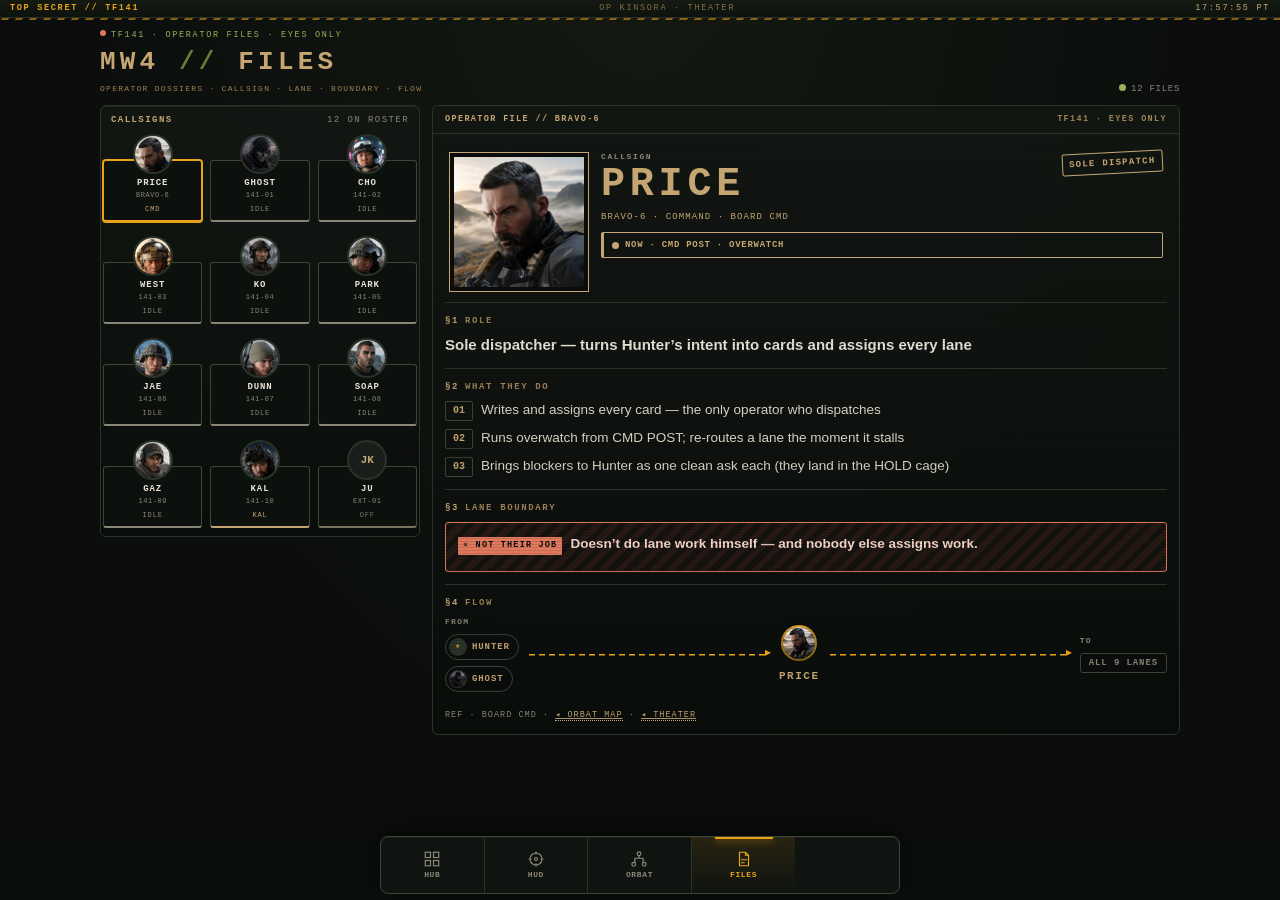
==== docs/c85352c42452f0db1e1c5e56f60e5128/files/index.html @ 0652404c "Keep Doing status lines off portraits and center Files faces. The AO plate overlapped each avatar by" ====
<!doctype html>
<html lang="en">
<head>
<meta charset="utf-8">
<meta name="viewport" content="width=device-width,initial-scale=1,viewport-fit=cover">
<meta name="robots" content="noindex,nofollow,noarchive">
<meta name="referrer" content="no-referrer">
<meta name="apple-mobile-web-app-capable" content="yes">
<meta name="mobile-web-app-capable" content="yes">
<meta name="apple-mobile-web-app-status-bar-style" content="black-translucent">
<meta name="apple-mobile-web-app-title" content="MW4 FILES">
<meta name="theme-color" content="#0B0E0C">
<link rel="icon" href="../icon.svg" type="image/svg+xml">
<link rel="apple-touch-icon" href="../apple-touch-icon.png">
<link rel="stylesheet" href="../suite.css">
<link rel="stylesheet" href="../theater.css">
<title>MW4 // FILES</title>
<style>
*{box-sizing:border-box}
html,body{margin:0;background:var(--bg);color:var(--ink);font:14px/1.35 var(--sans);-webkit-text-size-adjust:100%}
body{min-height:100vh;min-height:100dvh;background:radial-gradient(ellipse at 50% -10%,rgba(107,124,58,.1),transparent 60%),var(--bg)}
a{color:inherit}
.wrap{max-width:1100px;margin:0 auto;padding:12px 10px 24px;display:flex;flex-direction:column;gap:10px}
.top{display:flex;justify-content:space-between;align-items:flex-end;gap:8px}
.kick{font-family:var(--mono);font-size:8.5px;letter-spacing:.2em;color:var(--olive2);text-transform:uppercase;margin-bottom:3px}
.brand{font-family:var(--mono);font-size:20px;font-weight:800;letter-spacing:.16em;color:var(--tan)}
.brand .sl{color:var(--olive)}
.mastsub{font-family:var(--mono);font-size:8px;letter-spacing:.16em;color:var(--coyote);margin-top:4px;text-transform:uppercase}
.asof{font-family:var(--mono);font-size:9px;color:var(--dim);letter-spacing:.08em;white-space:nowrap}
.dot{display:inline-block;width:7px;height:7px;border-radius:50%;background:var(--olive2);margin-right:5px}
.panel{position:relative;border:1px solid var(--line);border-radius:6px;background:linear-gradient(180deg,rgba(18,22,18,.96),rgba(10,13,11,.96));box-shadow:inset 0 1px 0 rgba(197,165,114,.1)}
.zhead{display:flex;justify-content:space-between;gap:8px;padding:8px 10px 0;font-family:var(--mono);font-size:9px;letter-spacing:.16em;text-transform:uppercase;color:var(--dim)}
.zhead b{color:var(--tan);font-weight:800}
@media(min-width:900px){.brand{font-size:26px}}
</style>
</head>
<body class="sx-pad">
<div class="sx-band"><span class="cl">TOP SECRET // TF141</span><span class="mid">OP KINSORA · THEATER</span><span class="clk" id="clk">—</span></div>
<div class="wrap">
  <div class="top">
    <div>
      <div class="kick"><span class="sx-rec"></span>TF141 · Operator files · eyes only</div>
      <div class="brand">MW4 <span class="sl">//</span> FILES</div>
      <div class="mastsub">Operator dossiers · callsign · lane · boundary · flow</div>
    </div>
    <div class="asof"><span class="dot"></span>12 FILES</div>
  </div>
  <div class="files">
    <section class="panel" id="roster">
      <div class="zhead"><b>CALLSIGNS</b><span>12 ON ROSTER</span></div>
      <div class="rail" id="rail"></div>
    </section>
    <article class="panel dos" id="dos"></article>
  </div>
</div>
<div class="sx-dock"><nav>
  <a href="../hub/"><svg viewBox="0 0 24 24"><rect x="3" y="3" width="7" height="7"/><rect x="14" y="3" width="7" height="7"/><rect x="3" y="14" width="7" height="7"/><rect x="14" y="14" width="7" height="7"/></svg>HUB</a>
  <a href="../"><svg viewBox="0 0 24 24"><circle cx="12" cy="12" r="8"/><circle cx="12" cy="12" r="2"/><path d="M12 2v4M12 18v4M2 12h4M18 12h4"/></svg>HUD</a>
  <a href="../orbat/"><svg viewBox="0 0 24 24"><circle cx="12" cy="5" r="2.5"/><circle cx="5" cy="19" r="2.5"/><circle cx="19" cy="19" r="2.5"/><path d="M12 7.5v3.5M12 11H6.5V16.5M12 11h5.5V16.5"/></svg>ORBAT</a>
  <a class="on" href="./"><svg viewBox="0 0 24 24"><path d="M6 3h8l4 4v14H6z"/><path d="M14 3v4h4M8 13h8M8 17h5"/></svg>FILES</a>
</nav></div>
<script src="../roster.js"></script>
<script>
(() => {
  'use strict';
  const R = window.MW4Roster;
  const $ = (id) => document.getElementById(id);
  const esc = (s) => String(s ?? '').replace(/[&<>"']/g, (c) => ({ '&': '&amp;', '<': '&lt;', '>': '&gt;', '"': '&quot;', "'": '&#39;' }[c]));
  const safeUrl = (u) => /^https:\/\/trello\.com\//.test(u || '') ? u : '';
  const clk = () => { $('clk').textContent = new Intl.DateTimeFormat('en-US', { timeZone: 'America/Los_Angeles', hour: '2-digit', minute: '2-digit', second: '2-digit', hourCycle: 'h23' }).format(new Date()) + ' PT'; };
  clk(); setInterval(clk, 1000);

  const isStanding = (c) => /\(\s*standing\s*\)/i.test((c && c.name) || '') || /\(\s*standing\s*\)/i.test((c && c.short) || '') || /\bstanding\b/i.test((c && c.name) || '');
  let feedCards = [];
  let shown = 'price';

  function face(id, px) {
    const f = R.BY_ID[id];
    if (!f || f.off) return `<span class="ring" style="width:${px}px;height:${px}px"><span class="ini">${id === 'ju' ? 'JK' : '★'}</span></span>`;
    const ini = f.name.slice(0, 2).toUpperCase();
    return `<span class="ring" style="width:${px}px;height:${px}px"><img src="../avatars/${esc(f.id)}.png" alt="" onerror="this.outerHTML='<span class=&quot;ini&quot;>${ini}</span>'"></span>`;
  }
  function chip(end) {
    if (end.label && !end.id) return `<span class="chip np">${esc(end.label)}</span>`;
    if (end.id === 'hunter') return `<span class="chip"><span class="ring"><span class="ini">★</span></span>${esc(end.name || 'HUNTER')}</span>`;
    const f = R.BY_ID[end.id];
    const label = end.name || (f ? f.name.toUpperCase() : end.id.toUpperCase());
    return `<a class="chip" href="#${esc(end.id)}">${face(end.id, 18)}${esc(label)}</a>`;
  }
  function mine(opName) {
    return feedCards.filter((c) => String(c.lane || '').toLowerCase() === opName.toLowerCase());
  }
  function zoneKey(f) {
    if (f.off) return 'off';
    const rows = mine(f.name);
    const doing = rows.filter((c) => c.list === 'doing');
    const finite = doing.filter((c) => !isStanding(c));
    const waiting = rows.filter((c) => c.list === 'waiting');
    const backlog = rows.filter((c) => c.list === 'backlog');
    if (f.id === 'kal' && finite.length) return 'kal';
    if (finite.length) return 'ao';
    if (f.id === 'price') return 'cp';
    if (waiting.length) return 'hold';
    if (doing.length) return 'stand';
    if (backlog.length) return 'ready';
    if (f.id === 'kal') return 'kal';
    return 'idle';
  }
  function nowLine(f) {
    if (f.off) return 'NOW · OFF BOARD · PERSONAL';
    const rows = mine(f.name);
    const doing = rows.filter((c) => c.list === 'doing');
    const finite = doing.filter((c) => !isStanding(c));
    const standing = doing.filter(isStanding);
    const waiting = rows.filter((c) => c.list === 'waiting');
    const backlog = rows.filter((c) => c.list === 'backlog');
    if (finite.length) return 'NOW · AO · ' + R.missionText(finite[0]);
    if (f.id === 'price' && !waiting.length) return 'NOW · CMD POST · OVERWATCH';
    if (waiting.length) return 'NOW · HOLD · ' + R.missionText(waiting[0]);
    if (standing.length) return 'NOW · STANDING · ' + R.missionText(standing[0]);
    if (f.id === 'price') return 'NOW · CMD POST · OVERWATCH';
    if (backlog.length) return 'NOW · FOB · ' + backlog.length + ' QUEUED · ' + R.missionText(backlog[0]);
    return 'NOW · FOB · STANDBY · NO CARD';
  }
  function feedBlock(f) {
    const rows = mine(f.name).filter((c) => c.list !== 'done');
    if (!rows.length) return '';
    return '<div class="feedcards">' + rows.map((c) => {
      const url = safeUrl(c.url);
      const text = esc(R.missionText(c));
      const tag = c.list === 'doing' && isStanding(c) ? 'STN' : c.list === 'doing' ? 'AO' : c.list === 'waiting' ? 'HOLD' : 'FOB';
      const inner = esc(tag) + ' · ' + text;
      return url ? `<a href="${esc(url)}" target="_blank" rel="noopener">${inner}</a>` : `<div>${inner}</div>`;
    }).join('') + '</div>';
  }
  function renderRail() {
    $('rail').innerHTML = R.FILES.map((f) => {
      const z = zoneKey(f);
      const ini = f.off ? 'JK' : '';
      const ring = f.off
        ? '<span class="ring"><span class="ini">JK</span></span>'
        : `<span class="ring"><span class="face"><img src="../avatars/${esc(f.id)}.png" alt=""></span></span>`;
      return `<a class="rt z-${z}" href="#${esc(f.id)}" data-id="${esc(f.id)}" aria-selected="${f.id === shown}">${ring}<span class="pl"><div class="cs">${esc(f.name.split(' ')[0].toUpperCase())}</div><div class="ds">${esc(f.des)}</div><div class="zn">${esc(z === 'cp' ? 'CMD' : z === 'off' ? 'OFF' : z.toUpperCase())}</div></span></a>`;
    }).join('');
    const sel = document.querySelector('.rt[aria-selected="true"]');
    if (sel && sel.parentElement && window.matchMedia('(max-width:899px)').matches) {
      const rail = sel.parentElement;
      rail.scrollLeft = sel.offsetLeft - rail.clientWidth / 2 + sel.clientWidth / 2;
    }
  }
  function renderFile(id) {
    const f = R.BY_ID[id] || R.BY_ID.price;
    shown = f.id;
    const z = zoneKey(f);
    const ring = f.off
      ? '<div class="pic"><span class="ini">JK</span><span class="brk tl"></span><span class="brk tr"></span><span class="brk bl"></span><span class="brk br"></span></div>'
      : `<div class="pic"><img src="../avatars/${esc(f.id)}.png" alt=""><span class="brk tl"></span><span class="brk tr"></span><span class="brk bl"></span><span class="brk br"></span></div>`;
    const selfRing = f.off
      ? '<span class="ring"><span class="ini">JK</span></span>'
      : `<span class="ring"><img src="../avatars/${esc(f.id)}.png" alt=""></span>`;
    $('dos').className = 'panel dos z-' + z;
    $('dos').innerHTML = `
      <div class="fh"><b>OPERATOR FILE // ${esc(f.des)}</b><span>TF141 · EYES ONLY</span></div>
      <div class="hero">
        ${ring}
        <div>
          <div class="lbl">CALLSIGN</div>
          <div class="big">${esc(f.name.toUpperCase())}</div>
          <div class="meta">${esc(f.des)} · ${esc(f.unit)} · BOARD ${esc(f.board)}</div>
          <div class="now"><i></i>${esc(nowLine(f))}</div>
          ${feedBlock(f)}
          <div class="stampbig">${esc(f.stamp)}</div>
        </div>
      </div>
      <section class="dsec"><h4><span>§1</span>Role</h4><p class="role">${esc(f.role)}</p></section>
      <section class="dsec"><h4><span>§2</span>What they do</h4><ol class="do">${f.does.map((t) => `<li>${esc(t)}</li>`).join('')}</ol></section>
      <section class="dsec"><h4><span>§3</span>Lane boundary</h4><div class="nobox"><span class="x">✕ NOT THEIR JOB</span>${esc(f.not)}</div></section>
      <section class="dsec" id="flow"><h4><span>§4</span>Flow</h4>
        <div class="flow" data-flow="${esc(f.id)}" data-from="${esc(f.from.map((e) => e.id || e.label).join(','))}" data-to="${esc(f.to.map((e) => e.id || e.label).join(','))}">
          <div class="fcol"><span class="fl">FROM</span>${f.from.map(chip).join('')}</div>
          <span class="wirearrow"></span>
          <div class="self">${selfRing}<b>${esc(f.name.toUpperCase())}</b></div>
          <span class="wirearrow"></span>
          <div class="fcol"><span class="fl">TO</span>${f.to.map(chip).join('')}</div>
        </div>
      </section>
      <div class="dfoot">REF · BOARD ${esc(f.board)} · <a href="../orbat/">◂ ORBAT MAP</a> · <a href="../">◂ THEATER</a></div>`;
    renderRail();
    history.replaceState(null, '', '#' + f.id);
  }
  function fromHash() {
    const id = (location.hash || '').replace(/^#/, '').toLowerCase();
    return R.BY_ID[id] ? id : 'price';
  }
  $('rail').addEventListener('click', (e) => {
    const a = e.target.closest('[data-id]');
    if (!a) return;
    e.preventDefault();
    renderFile(a.dataset.id);
  });
  window.addEventListener('hashchange', () => renderFile(fromHash()));

  async function pull() {
    try {
      const r = await fetch('/api/feed?f=status&t=' + Date.now(), { cache: 'no-store', credentials: 'same-origin' });
      if (!r.ok) return;
      const d = await r.json();
      if (!d || d.ct) return;
      const cards = [];
      for (const [B, fb] of [[d.command, ''], [d.kal, 'Kal']]) {
        const L = (B && B.lists) || {};
        for (const k of ['doing', 'waiting', 'backlog', 'done']) for (const c of L[k] || []) cards.push({ ...c, list: k, lane: c.lane || fb });
      }
      feedCards = cards;
      renderFile(shown);
    } catch (_) { /* dossier copy still stands */ }
  }
  renderFile(fromHash());
  pull();
  setInterval(pull, 20000);
})();
</script>
</body>
</html>
---- docs/c85352c42452f0db1e1c5e56f60e5128/suite.css ----
/* MW4 // TF141 command suite — shared chrome for HUD, LEDGER, Social and Hub (classification band, header, dock nav). */
:root{--bg:#0B0E0C;--panel:#121612;--panel2:#0d110e;--line:#2A3328;--line2:#3a4636;--tan:#C5A572;--coyote:#9c8256;--olive:#6B7C3A;--olive2:#9bb05a;
  --amber:#E8A317;--hold:#8B3A2A;--holdink:#E07A5F;--ink:#E8E2D6;--dim:#8a8676;--idle:#1A1E1A;
  --mono:ui-monospace,SFMono-Regular,Menlo,Consolas,"Liberation Mono",monospace;
  --sans:-apple-system,BlinkMacSystemFont,"SF Pro Text","Segoe UI",Roboto,Helvetica,Arial,sans-serif;--dockh:58px;
  --safe-t:var(--sat, env(safe-area-inset-top, 0px));--safe-b:var(--sab, env(safe-area-inset-bottom, 0px));
  --safe-l:var(--sal, env(safe-area-inset-left, 0px));--safe-r:var(--sar, env(safe-area-inset-right, 0px))}
.sx-band{position:sticky;top:0;z-index:40;display:flex;align-items:center;justify-content:space-between;gap:8px;
  padding:calc(var(--safe-t) + 3px) calc(var(--safe-r) + 10px) 3px calc(var(--safe-l) + 10px);background:linear-gradient(#141a12,#0e120e);border-bottom:1px solid var(--line);
  font-family:var(--mono);font-size:8.5px;letter-spacing:.2em;text-transform:uppercase;color:var(--coyote)}
.sx-band::after{content:"";position:absolute;left:0;right:0;bottom:-3px;height:2px;background:repeating-linear-gradient(-45deg,rgba(232,163,23,.55) 0 5px,transparent 5px 10px)}
.sx-band .cl{color:var(--amber);font-weight:700}
.sx-band .clk{color:var(--tan);font-variant-numeric:tabular-nums;white-space:nowrap}
.sx-band .mid{flex:1;text-align:center;white-space:nowrap;overflow:hidden;text-overflow:ellipsis;opacity:.8}
.sx-rec{display:inline-block;width:6px;height:6px;border-radius:50%;background:var(--holdink);margin-right:5px;vertical-align:1px;animation:sxrec 1.6s infinite}
@keyframes sxrec{50%{opacity:.2}}
.sx-title{display:flex;align-items:flex-end;justify-content:space-between;gap:8px}
.sx-title .kick{font-family:var(--mono);font-size:9px;letter-spacing:.22em;color:var(--olive2);text-transform:uppercase}
.sx-title h1{margin:2px 0 0;font-family:var(--mono);font-size:18px;font-weight:800;letter-spacing:.12em;color:var(--tan);text-transform:uppercase;line-height:1.1}
.sx-title h1 .sl{color:var(--olive)}
/* dock: phone-first bottom nav, same on every page */
.sx-dock{position:fixed;left:0;right:0;bottom:0;z-index:44;display:flex;justify-content:center;
  padding:0 calc(var(--safe-r) + 8px) var(--safe-b) calc(var(--safe-l) + 8px);background:linear-gradient(rgba(11,14,12,.0),rgba(11,14,12,.92) 30%);pointer-events:none}
.sx-dock nav{pointer-events:auto;display:grid;grid-template-columns:repeat(5,1fr);width:min(520px,100%);height:var(--dockh);margin-bottom:6px;
  background:rgba(18,22,18,.94);border:1px solid var(--line2);border-radius:8px;box-shadow:0 -6px 24px rgba(0,0,0,.5),inset 0 1px 0 rgba(197,165,114,.08);
  -webkit-backdrop-filter:blur(8px);backdrop-filter:blur(8px);overflow:hidden}
.sx-dock a{position:relative;display:flex;flex-direction:column;align-items:center;justify-content:center;gap:2px;color:var(--dim);
  font-family:var(--mono);font-size:8px;font-weight:700;letter-spacing:.08em;text-transform:uppercase;border-right:1px solid var(--line);text-decoration:none}
.sx-dock a:last-child{border-right:0}
.sx-dock a svg{width:18px;height:18px;stroke:currentColor;fill:none;stroke-width:1.6}
.sx-dock a.on{color:var(--amber);background:linear-gradient(rgba(232,163,23,.10),transparent)}
.sx-dock a.on::before{content:"";position:absolute;top:0;left:22%;right:22%;height:2px;background:var(--amber);box-shadow:0 0 10px var(--amber)}
.sx-dock a:active{background:rgba(232,163,23,.12)}
.sx-dock a.lk{color:var(--holdink)}
body.sx-pad .wrap{padding-bottom:calc(var(--safe-b) + var(--dockh) + 32px)!important;
  padding-left:calc(var(--safe-l) + 10px);padding-right:calc(var(--safe-r) + 10px)}
.sx-brk{position:absolute;width:12px;height:12px;border-color:var(--tan);border-style:solid;opacity:.7;pointer-events:none;z-index:3}
.sx-brk.tl{top:-1px;left:-1px;border-width:2px 0 0 2px}.sx-brk.tr{top:-1px;right:-1px;border-width:2px 2px 0 0}
.sx-brk.bl{bottom:-1px;left:-1px;border-width:0 0 2px 2px}.sx-brk.br{bottom:-1px;right:-1px;border-width:0 2px 2px 0}
.sx-ruler{height:6px;background:repeating-linear-gradient(90deg,rgba(197,165,114,.35) 0 1px,transparent 1px 8px),repeating-linear-gradient(90deg,rgba(197,165,114,.6) 0 1px,transparent 1px 40px);
  -webkit-mask:linear-gradient(90deg,transparent,#000 10%,#000 90%,transparent);mask:linear-gradient(90deg,transparent,#000 10%,#000 90%,transparent);opacity:.6}
/* gate (shared look) */
.sx-gate-art{display:flex;justify-content:center;margin-bottom:-2px}
.sx-gate-art svg{width:54px;height:54px}
.sx-gate-art svg *{fill:none;stroke:var(--tan);stroke-width:1.4}
.sx-gate-art svg .a{stroke:var(--amber)}
.mw4-mark{display:inline-flex;align-items:center;justify-content:center;flex:0 0 auto;line-height:0;vertical-align:middle;
  border-radius:4px;background:linear-gradient(180deg,#F0E2C4 0%,#C5A572 100%);
  box-shadow:inset 0 0 0 1px rgba(74,56,24,.55)}
.mw4-mark svg{width:100%;height:100%;display:block;overflow:hidden}
@media (prefers-reduced-motion:reduce){.sx-rec{animation:none}}

/* Operator live feed — finite Doing, then standing. No scene stage. */
.actx{display:flex;flex-direction:column;gap:12px}
.actx-top{display:flex;align-items:center;gap:10px;min-width:0}
.actx-face{width:40px;height:40px;border-radius:6px;object-fit:cover;flex:0 0 auto;background:#1A1E1A;box-shadow:0 0 0 1px rgba(197,165,114,.55)}
.actx-face.ini{display:flex;align-items:center;justify-content:center;font-family:var(--mono);font-size:12px;color:var(--tan)}
.actx-id{min-width:0;flex:1}
.actx-cs{font-family:var(--mono);font-size:15px;font-weight:800;letter-spacing:.14em;color:var(--ink);line-height:1.1}
.actx-cs i{font-style:normal;color:var(--dim);font-size:11px;font-weight:500;margin-left:6px}
.actx-st{margin-top:3px;font-family:var(--mono);font-size:10px;letter-spacing:.08em;text-transform:uppercase;color:var(--coyote)}
.actx-top .x{margin-left:auto;align-self:flex-start}
.actx-sec{display:flex;flex-direction:column;gap:6px}
.actx-sec h3{margin:0;font-family:var(--mono);font-size:9px;font-weight:800;letter-spacing:.16em;text-transform:uppercase;color:var(--amber)}
.actx-sec.stand{padding-top:8px;border-top:1px solid rgba(155,176,90,.35)}
.actx-sec.stand h3{color:var(--olive2)}
.actx-card{display:block;padding:10px 10px 8px;border:1px solid var(--line2);border-left:3px solid var(--amber);border-radius:3px;background:#0d110e;color:inherit;text-decoration:none}
.actx-card.stand{border-left-color:var(--olive2);background:rgba(107,124,58,.08)}
.actx-card:active{border-color:var(--tan)}
.actx-title{font-size:16px;font-weight:650;line-height:1.3;color:var(--ink)}
.actx-detail{margin-top:2px;font-size:13px;line-height:1.35;color:#b9b3a3}
.actx-meta{display:flex;flex-wrap:wrap;align-items:center;gap:6px;margin-top:8px}
.actx-meta span{font-family:var(--mono);font-size:9px;letter-spacing:.12em;text-transform:uppercase;color:var(--tan)}
.actx-meta span:not(.go){border:1px solid var(--line2);padding:2px 6px;border-radius:2px}
.actx-card.stand .actx-meta span:not(.go){color:var(--olive2);border-color:rgba(155,176,90,.45)}
.actx-meta .go{margin-left:auto;color:var(--amber);font-weight:800}
.actx-card.stand .actx-meta .go{color:var(--olive2)}
.actx-none{margin:0;font-family:var(--mono);font-size:11px;letter-spacing:.06em;text-transform:uppercase;color:var(--dim);line-height:1.45}
---- docs/c85352c42452f0db1e1c5e56f60e5128/theater.css ----
html,body{overflow-x:clip}
.ticker,.ticker .vp{overflow:hidden;max-width:100%;contain:paint}
/* MW4 HUD elevate v2 — plates, ORBAT map, operator files.
   iPhone Duo class (430×932 CSS) is the primary phone frame.
   Safe areas come from env(safe-area-inset-*) under viewport-fit=cover. */

body.sx-pad .wrap{
  padding-left:calc(var(--safe-l) + 10px)!important;
  padding-right:calc(var(--safe-r) + 10px)!important;
  padding-bottom:calc(var(--safe-b) + var(--dockh) + 32px)!important;
}
.mastsub .h{color:var(--holdink);font-weight:800}

/* counters: HOLD reads as WAITING, hazard tape ties it to the cage */
.chrome .hld{background:linear-gradient(rgba(139,58,42,.18),rgba(139,58,42,.04))}
.chrome .hld .n,.chrome .hld .l{color:var(--holdink)}
.chrome .hld::after{content:"";position:absolute;left:0;right:0;bottom:0;height:3px;background:repeating-linear-gradient(-45deg,var(--amber) 0 5px,#0d110e 5px 10px);opacity:.75;pointer-events:none}
.intel.hold{color:var(--holdink);border-color:rgba(224,122,95,.4);border-left-color:var(--holdink);background:rgba(139,58,42,.08)}
.intel .tx{white-space:normal;overflow:visible;text-overflow:unset}
.holdbox .rule{position:relative;z-index:2;margin:6px 2px 0;font-family:var(--mono);font-size:8px;letter-spacing:.1em;color:#c79a86;text-transform:uppercase;line-height:1.45}

/* token is the ring; the plate is .pl — reset the old bordered token */
.tok.s-ao,.tok.s-hold,.tok.s-stand,.tok.s-ready,.tok.s-idle,.tok.s-cp{
  width:auto;padding:0;background:none;border:0;box-shadow:none;border-radius:0;
}
.tok .pl{position:relative;width:100%;border-radius:4px;text-align:center;min-width:0}
.tok .cs{margin-top:0}
.tok .dsr{display:flex;justify-content:center;gap:7px;margin-top:3px;font-family:var(--mono);font-size:8px;letter-spacing:.12em;color:var(--dim);text-transform:uppercase}
.tok .mk{display:flex;justify-content:space-between;align-items:center;gap:6px;font-family:var(--mono);font-size:8px;font-weight:700;letter-spacing:.14em;text-transform:uppercase}
.tok .mt{text-align:left;font-weight:600;font-size:13px;line-height:1.35;color:var(--ink);text-wrap:pretty;overflow-wrap:anywhere;hyphens:manual}
.tok .x2{display:flex;gap:6px;align-items:flex-start;text-align:left;margin-top:7px;padding-top:6px;border-top:1px dashed rgba(232,163,23,.28);font-size:12px;line-height:1.35;font-weight:500;color:#cfc8b8}
.tok .x2 b{flex:0 0 auto;font-family:var(--mono);font-size:8px;font-weight:800;letter-spacing:.08em;color:var(--amber);border:1px solid rgba(232,163,23,.55);padding:2px 3px;border-radius:2px}
.tok .badge,.tok .hb,.tok .rtbtag{display:none!important}

.zone{align-items:flex-start}
#zAO,#zSTAND,#zHOLD{align-items:stretch}

/* AO — 2-up on Duo, full mission, callsign loudest.
   The ring sits clear of the plate: the plate's top rule is the 141 / T+ status line
   and must not cross the portrait. */
.tok.s-ao{width:calc(50% - 6px);max-width:100%}
.tok.s-ao .ring{position:relative;z-index:2;width:62px;height:62px;margin-bottom:4px;background:conic-gradient(var(--amber),#7a5a10,var(--amber));box-shadow:0 0 16px rgba(232,163,23,.5)}
.tok.s-ao .pl{padding:8px 9px 10px;background:linear-gradient(180deg,rgba(232,163,23,.16),rgba(11,14,12,.88) 46%);border:1px solid rgba(232,163,23,.45);box-shadow:0 12px 24px rgba(0,0,0,.45),inset 0 1px 0 rgba(232,163,23,.3)}
.tok.s-ao .pl::before{content:"";position:absolute;left:-1px;top:16px;bottom:12px;width:2px;background:var(--amber);box-shadow:0 0 8px var(--amber)}
.tok.s-ao .cs{font-size:15px;letter-spacing:.14em;color:var(--amber);text-shadow:0 0 12px rgba(232,163,23,.35)}
.tok.s-ao .dsr{justify-content:space-between;color:rgba(232,163,23,.8)}
.tok.s-ao .dsr .tp{color:var(--tan)}
.tok.s-ao .mk{margin:9px 0 5px;padding-top:7px;border-top:1px solid rgba(232,163,23,.28);color:var(--amber)}

/* Kal — same plate, coyote board */
.tok.s-ao.kal .ring{background:conic-gradient(var(--tan),#5a4628,var(--coyote),#5a4628,var(--tan));box-shadow:0 0 14px rgba(156,130,86,.5)}
.tok.s-ao.kal .ring::after{border-color:rgba(197,165,114,.55)}
.tok.s-ao.kal .pl{background:repeating-linear-gradient(-45deg,transparent 0 9px,rgba(197,165,114,.06) 9px 18px),linear-gradient(180deg,rgba(156,130,86,.24),rgba(11,14,12,.9) 48%);border-color:rgba(197,165,114,.6);outline:1px solid rgba(156,130,86,.4);outline-offset:2px}
.tok.s-ao.kal .pl::before{background:var(--coyote);box-shadow:0 0 8px rgba(197,165,114,.55);width:3px}
.tok.s-ao.kal .cs{color:var(--tan);text-shadow:none}
.tok.s-ao.kal .dsr,.tok.s-ao.kal .mk{color:var(--coyote);border-top-color:rgba(197,165,114,.35)}
.tok .stamp{position:absolute;top:28px;right:-4px;z-index:5;transform:rotate(8deg);font-family:var(--mono);font-size:7.5px;font-weight:800;letter-spacing:.14em;color:var(--tan);border:1.5px solid var(--tan);padding:3px 4px;border-radius:2px;background:rgba(11,14,12,.9)}

/* standing bay — not part of DOING */
.tok.s-stand{width:calc(50% - 6px);padding:0;background:none;border:0;box-shadow:none}
.tok.s-stand .ring{width:46px;height:46px;margin-bottom:-16px}
.tok.s-stand .pl{padding:22px 8px 9px;background:linear-gradient(180deg,rgba(107,124,58,.22),rgba(11,14,12,.88) 50%);border:1px solid rgba(155,176,90,.5)}
.tok.s-stand .cs{font-size:13px}
.tok.s-stand .mk{margin:7px 0 4px}
.tok.s-stand .mt{font-size:12.5px;font-weight:500;color:#d7d1c2}
.tok.s-stand .x2{border-top-color:rgba(155,176,90,.35)}
.tok.s-stand .x2 b{color:var(--olive2);border-color:rgba(155,176,90,.55)}

/* HOLD cage — one plate per ask */
.tok.s-hold{width:calc(50% - 6px)}
.tok.s-hold .ring{width:50px;height:50px;margin-bottom:-16px}
.tok.s-hold .pl{padding:22px 8px 9px;background:linear-gradient(180deg,rgba(139,58,42,.4),rgba(11,14,12,.9) 55%);border:1px solid rgba(224,122,95,.55);box-shadow:inset 0 0 16px rgba(139,58,42,.35)}
.tok.s-hold .cs{font-size:13px;color:var(--tan)}
.tok.s-hold .mk{margin:7px 0 4px;color:var(--holdink)}
.tok.s-hold .mt{font-size:12.5px;color:#f1dccb}
.age{font-family:var(--mono);font-size:8.5px;font-weight:800;letter-spacing:.04em;color:var(--holdink);border:1px solid rgba(224,122,95,.65);padding:2px 4px;border-radius:2px;white-space:nowrap}
.age.stale{background:var(--holdink);color:#0B0E0C}
.tok.s-hold.echo .ring{background:transparent;border:1.5px dashed var(--amber);padding:1px;animation:none;box-shadow:none}
.tok.s-hold.echo .ring img{filter:saturate(.55) brightness(.82)}
.tok.s-hold.echo .pl{border-style:dashed}
.tok.s-hold .stillao{display:block;margin-top:6px;text-align:left;font-family:var(--mono);font-size:8px;font-weight:800;letter-spacing:.12em;color:var(--amber)}

/* FOB */
.tok.s-cp{width:84px}
.tok.s-cp .ring{width:54px;height:54px;margin-bottom:0}
.tok.s-cp .pl{padding:6px 2px 0;background:none;border:0;box-shadow:none}
.tok.s-cp .cs{color:var(--tan);font-size:11px}
.tok.s-cp .ov{margin-top:4px;font-family:var(--mono);font-size:8px;font-weight:700;letter-spacing:.14em;color:var(--olive2)}
.tok.s-ready{width:calc(50% - 6px);max-width:168px}
.tok.s-ready .ring{width:44px;height:44px;margin-bottom:-14px;background:#4a5a30}
.tok.s-ready .pl{padding:18px 7px 8px;background:rgba(107,124,58,.12);border:1px solid rgba(107,124,58,.45)}
.tok.s-ready .cs{font-size:11px;color:var(--tan)}
.tok.s-ready .mk{margin:6px 0 3px;color:var(--olive2);font-size:8px}
.tok.s-ready .mk .q{color:var(--tan)}
.tok.s-ready .mt{font-size:12px;font-weight:500;color:#d4cebf}
.tok.s-idle{width:64px;opacity:.5}
.tok.s-idle .ring{width:34px;height:34px;margin-bottom:0;background:var(--line2)}
.tok.s-idle .ring img{filter:grayscale(1) brightness(.62)}
.tok.s-idle .pl{padding:4px 0 0;background:none;border:0;box-shadow:none}
.tok.s-idle .cs{font-size:9px;color:var(--dim);letter-spacing:.12em}
.tok.s-idle .dsr{font-size:7px}
.tok.s-idle .mk{justify-content:center;color:var(--dim);font-size:7.5px;margin-top:2px}

.orow.z-kal{border-left:3px double var(--coyote)}
.orow.z-kal .nm{color:var(--tan)}

/* desktop AO is a fixed 4-up so a row scans in one pass */
@media(min-width:900px){
  #zAO{display:grid;grid-template-columns:repeat(4,minmax(0,1fr));gap:18px 12px;align-items:stretch}
  .tok.s-ao{width:auto}
  .tok.s-ao .mt{font-size:13.5px}
  .tok.s-stand,.tok.s-hold{width:220px}
  #zSTAND,#zHOLD{justify-content:flex-start}
  .tok.s-ready{width:180px}
}

/* Duo width: keep two-up plates from colliding or clipping, and let counter subs wrap */
@media(max-width:480px){
  .chrome .sub{white-space:normal;letter-spacing:.04em;line-height:1.25}
  .chrome>div,.chrome div{min-width:0}
  .ao,.stage{overflow:visible}
  #zAO{padding:0 4px}
  .tok.s-ao .cs{font-size:14px;letter-spacing:.12em}
  .tok.s-ao .mt,.tok.s-hold .mt{font-size:13px}
  .fobgrid{grid-template-columns:84px minmax(0,1fr)}
  #zREADY{min-width:0}
  .holdbox .zw,.standbay .zw,.fob .zw,.ao .zw{max-width:42vw}
}

@media (prefers-reduced-motion:reduce){
  .tok.s-ao .bod,.tok.s-ao .ring::after,.tok.s-hold .ring,.holdbox .zhead b,.owires .disp,.owires .intake{animation:none!important}
}

/* ---------- ORBAT briefing map ---------- */
.brief{font-family:var(--mono);font-size:10px;line-height:1.55;letter-spacing:.08em;color:var(--dim);text-transform:uppercase;border:1px solid var(--line);border-left:3px solid var(--amber);border-radius:3px;padding:8px 10px;background:rgba(232,163,23,.05)}
.brief b{color:var(--amber)}
.omap{position:relative;border:1px solid var(--line);border-radius:6px;overflow:visible;
  background:
    linear-gradient(rgba(107,124,58,.10) 1px,transparent 1px) 0 0/28px 28px,
    linear-gradient(90deg,rgba(107,124,58,.10) 1px,transparent 1px) 0 0/28px 28px,
    radial-gradient(ellipse at 50% 20%,rgba(232,163,23,.06),transparent 60%),
    #0d110e;
  box-shadow:0 0 0 1px rgba(197,165,114,.18),0 18px 40px rgba(0,0,0,.4);
  padding:16px 12px 14px;
}
.owires{position:absolute;inset:0;width:100%;height:100%;pointer-events:none;overflow:visible;z-index:2}
.owires path{fill:none}
.owires .cmd{stroke:var(--tan);stroke-width:2}
.owires .disp{stroke:var(--amber);stroke-width:1.7;stroke-dasharray:7 5;filter:drop-shadow(0 0 2px rgba(232,163,23,.75))}
.owires .intake{stroke:var(--olive2);stroke-width:1.7;stroke-dasharray:4 4}
.owires .review{stroke:var(--coyote);stroke-width:1.25;stroke-dasharray:2 4;opacity:.9}
.owires .feed{stroke:var(--amber);stroke-width:1.6}
.owires text{font-family:var(--mono);font-size:8px;font-weight:700;letter-spacing:.14em}
.owlab{fill:var(--amber)}
.owlab.o{fill:var(--olive2)}
.spine{position:relative;z-index:3;display:grid;grid-template-columns:1fr 1fr;gap:12px 12px;padding:8px 20px 4px}
.spine .hunter{grid-column:2;grid-row:1;justify-self:center}
.spine .ghost{grid-column:1;grid-row:2;justify-self:center}
.spine .price{grid-column:2;grid-row:2;justify-self:center}
.gate{position:relative;z-index:3;margin:18px 14px 8px;padding:8px 8px 12px;display:grid;grid-template-columns:1fr 1fr;gap:18px 20px;
  border:1.5px solid rgba(232,163,23,.7);border-radius:4px;
  background:repeating-linear-gradient(-45deg,rgba(232,163,23,.09) 0 2px,transparent 2px 11px),rgba(232,163,23,.03)}
.gate::before,.gate::after{content:"";position:absolute;left:0;right:0;height:4px;background:repeating-linear-gradient(-45deg,var(--amber) 0 6px,#0d110e 6px 12px);opacity:.75}
.gate::before{top:-1px}.gate::after{bottom:-1px}
.gate .cho{position:relative;grid-column:1 / -1;justify-self:center;width:min(148px,78%);margin:0 auto 2px;z-index:5}
.gate .gl{grid-column:1 / -1;font-family:var(--mono);font-size:8.5px;font-weight:800;letter-spacing:.14em;color:var(--amber);text-transform:uppercase;line-height:1.45}
.gate .gl i{display:block;font-style:normal;font-weight:500;color:var(--dim);letter-spacing:.1em}
.sectors{position:relative;z-index:3;display:grid;grid-template-columns:minmax(0,.78fr) minmax(0,1.22fr);gap:8px;margin:8px 22px 0}
.sector{position:relative;border:1px dashed rgba(197,165,114,.35);border-radius:4px;background:rgba(197,165,114,.03);padding:26px 6px 10px;display:flex;justify-content:center;gap:6px;min-width:0}
.sector .sl{position:absolute;top:7px;left:8px;font-family:var(--mono);font-size:8px;font-weight:800;letter-spacing:.18em;color:var(--coyote)}
.fence{position:relative;z-index:3;margin:16px 22px 4px;padding:20px 8px 12px;display:flex;justify-content:space-around;gap:8px;
  border:1.5px dashed #77735f;border-radius:6px;background:repeating-linear-gradient(90deg,transparent 0 14px,rgba(138,134,118,.07) 14px 15px)}
.fence .fl{position:absolute;top:-9px;left:10px;background:#0d110e;padding:2px 6px;border:1px solid #77735f;font-family:var(--mono);font-size:8px;font-weight:800;letter-spacing:.14em;color:#cfc8b8;border-radius:2px}
.fence .fn{position:absolute;bottom:6px;left:8px;right:8px;text-align:center;font-family:var(--mono);font-size:7.5px;letter-spacing:.12em;color:var(--dim);text-transform:uppercase}
.nd{position:relative;z-index:4;display:flex;flex-direction:column;align-items:center;width:min(128px,100%);color:inherit;text-decoration:none}
.sectors .nd,.fence .nd,.gate .nd{width:min(132px,100%);justify-self:center}
.nd .ring{width:48px;height:48px;margin-bottom:-16px;z-index:3;border-radius:50%;padding:2px;background:conic-gradient(var(--amber),#7a5a10,var(--amber))}
.nd .ring img,.nd .ring .ini{width:100%;height:100%;border-radius:50%;object-fit:cover;display:block;background:var(--idle)}
.nd .ring .ini{display:flex;align-items:center;justify-content:center;font-family:var(--mono);font-size:13px;font-weight:800;color:var(--tan)}
.nd .pl{width:100%;padding:20px 6px 7px;border-radius:4px;text-align:center;background:linear-gradient(180deg,rgba(232,163,23,.14),rgba(11,14,12,.92) 55%);border:1px solid rgba(232,163,23,.42);box-shadow:0 8px 18px rgba(0,0,0,.4)}
.nd .cs{font-family:var(--mono);font-size:12px;font-weight:800;letter-spacing:.14em;color:var(--amber)}
.nd .ds{margin-top:2px;font-family:var(--mono);font-size:7.5px;letter-spacing:.12em;color:rgba(232,163,23,.75)}
.nd .rl{margin-top:5px;padding-top:4px;border-top:1px solid rgba(197,165,114,.22);font-size:11px;font-weight:600;line-height:1.3;color:var(--ink)}
.nd .live{margin-top:4px;font-family:var(--mono);font-size:7.5px;letter-spacing:.12em;color:var(--dim);text-transform:uppercase}
.nd.big{width:min(150px,70%)}
.nd.big .ring{width:58px;height:58px;margin-bottom:-18px}
.nd.big .cs{font-size:14px}
.nd.t-tan .ring{background:conic-gradient(var(--tan),var(--olive),var(--tan))}
.nd.t-tan .pl{background:linear-gradient(180deg,rgba(197,165,114,.16),rgba(11,14,12,.92) 55%);border-color:rgba(197,165,114,.5)}
.nd.t-tan .cs{color:var(--tan)}.nd.t-tan .ds{color:var(--olive2)}
.nd.t-olive .ring{background:conic-gradient(#9bb05a,#3d4a22,#9bb05a)}
.nd.t-olive .pl{background:linear-gradient(180deg,rgba(107,124,58,.22),rgba(11,14,12,.92) 55%);border-color:rgba(155,176,90,.5)}
.nd.t-olive .cs{color:var(--olive2)}.nd.t-olive .ds{color:rgba(155,176,90,.8)}
.nd.t-coyote .ring{background:conic-gradient(var(--tan),#5a4628,var(--coyote),#5a4628,var(--tan))}
.nd.t-coyote .pl{background:repeating-linear-gradient(-45deg,transparent 0 8px,rgba(197,165,114,.06) 8px 16px),linear-gradient(180deg,rgba(156,130,86,.22),rgba(11,14,12,.92) 55%);border-color:rgba(197,165,114,.55)}
.nd.t-coyote .cs{color:var(--tan)}
.nd.t-dim{opacity:.8}
.nd.t-dim .ring{background:repeating-conic-gradient(#4a4636 0 12deg,transparent 12deg 24deg)}
.nd.t-dim .pl{background:rgba(16,18,16,.92);border:1px dashed #77735f}
.nd.t-dim .cs{color:#cfc8b8}.nd.t-dim .ds,.nd.t-dim .rl{color:var(--dim)}
.nd.gatek .pl{border:1.5px solid var(--amber);box-shadow:0 0 0 3px rgba(11,14,12,.92),0 0 0 4.5px rgba(232,163,23,.45),0 8px 16px rgba(0,0,0,.45)}
.nd .st{position:absolute;right:-6px;bottom:-6px;z-index:5;transform:rotate(7deg);font-family:var(--mono);font-size:7px;font-weight:800;letter-spacing:.12em;padding:2px 3px;border:1.5px solid currentColor;border-radius:2px;background:rgba(11,14,12,.92);color:var(--tan)}
.cmdr .ring .ini{font-size:18px;color:var(--amber);background:radial-gradient(circle,#2a2416,#121410)}
.legend{display:flex;flex-wrap:wrap;gap:8px 14px;margin-top:8px;font-family:var(--mono);font-size:8px;letter-spacing:.1em;color:var(--dim);text-transform:uppercase}
.legend i{display:inline-block;width:22px;height:0;border-top:2px solid var(--tan);vertical-align:middle;margin-right:5px}
.legend i.d{border-top-style:dashed;border-top-color:var(--amber)}
.legend i.n{border-top-style:dashed;border-top-color:var(--olive2)}
.legend i.r{border-top:1px dotted var(--coyote)}
.legend i.g{width:14px;height:10px;border:0;background:repeating-linear-gradient(-45deg,var(--amber) 0 2px,transparent 2px 5px)}
.legend i.f{width:14px;height:10px;border:1px dashed #77735f}

/* ---------- operator files ---------- */
.files{display:grid;gap:12px;grid-template-columns:minmax(0,1fr)}
.rail{display:flex;gap:8px;overflow-x:auto;padding:16px 2px 8px;scroll-snap-type:x mandatory;-webkit-overflow-scrolling:touch;scrollbar-width:none}
.rail::-webkit-scrollbar{display:none}
.rt{flex:0 0 72px;scroll-snap-align:center;display:flex;flex-direction:column;align-items:center;text-decoration:none;color:inherit}
.rt .ring{width:40px;height:40px;margin-bottom:-14px;z-index:2;border-radius:50%;padding:2px;background:var(--line)}
.rt .ring img,.rt .ring .ini{width:100%;height:100%;border-radius:50%;object-fit:cover;display:block;background:var(--idle)}
/* Callsign photos are framed high in the square. Clip inside the ring padding so the
   face sits in the circle and the dark lower third does not read as empty space. */
.rt .face{display:block;width:100%;height:100%;border-radius:50%;overflow:hidden}
.rt .face img{width:100%;height:100%;border-radius:0;object-fit:cover;object-position:center top;transform:scale(1.35);transform-origin:center top}
.rt .ring .ini{display:flex;align-items:center;justify-content:center;font-family:var(--mono);font-size:11px;font-weight:800;color:var(--tan)}
.rt .pl{width:100%;padding:16px 2px 6px;text-align:center;border-radius:3px;background:#0d110e;border:1px solid var(--line2);border-bottom:2px solid var(--zc,var(--line2))}
.rt .cs{font-family:var(--mono);font-size:9px;font-weight:800;letter-spacing:.1em}
.rt .ds{margin-top:2px;font-family:var(--mono);font-size:7px;letter-spacing:.08em;color:var(--dim)}
.rt[aria-selected=true] .pl{border-color:var(--amber);box-shadow:0 0 0 1px var(--amber)}
.z-ao{--zc:var(--amber)}.z-kal{--zc:var(--tan)}.z-hold{--zc:var(--holdink)}.z-stand{--zc:var(--olive2)}.z-ready{--zc:#a3b26a}.z-cp{--zc:var(--tan)}.z-idle{--zc:var(--dim)}.z-off{--zc:#77735f}
.dos{position:relative;overflow:hidden}
.dos::before{content:"";position:absolute;inset:0;pointer-events:none;background:repeating-linear-gradient(0deg,rgba(0,0,0,.12) 0 1px,transparent 1px 3px)}
.fh{position:relative;display:flex;justify-content:space-between;gap:8px;padding:8px 12px;border-bottom:1px solid var(--line);background:rgba(18,22,18,.92);font-family:var(--mono);font-size:8.5px;font-weight:700;letter-spacing:.16em;color:var(--coyote);text-transform:uppercase}
.fh b{color:var(--zc,var(--amber))}
.hero{position:relative;display:grid;grid-template-columns:96px minmax(0,1fr);gap:12px;padding:14px 12px 8px;align-items:start}
.pic{position:relative;aspect-ratio:1;border:1px solid var(--zc,var(--line2));padding:4px;background:#0a0c0a}
.pic img,.pic .ini{width:100%;height:100%;object-fit:cover;display:block}
.pic .ini{display:flex;align-items:center;justify-content:center;font-family:var(--mono);font-size:28px;font-weight:800;color:var(--dim);background:#141614}
.pic .brk{width:10px;height:10px}
.lbl{font-family:var(--mono);font-size:8px;font-weight:700;letter-spacing:.2em;color:var(--dim)}
.big{margin-top:2px;font-family:var(--mono);font-size:clamp(26px,7.4vw,40px);font-weight:800;letter-spacing:.08em;line-height:1;color:var(--zc,var(--ink));overflow-wrap:anywhere}
.meta{margin-top:6px;font-family:var(--mono);font-size:9px;line-height:1.45;letter-spacing:.12em;color:var(--tan);text-transform:uppercase}
.now{display:flex;flex-wrap:wrap;align-items:center;gap:6px;margin-top:8px;padding:6px 8px;border:1px solid var(--zc,var(--line2));border-left:3px solid var(--zc,var(--amber));border-radius:2px;font-family:var(--mono);font-size:9px;font-weight:800;letter-spacing:.08em;line-height:1.35;color:var(--zc,var(--amber));text-transform:uppercase}
.now i{width:7px;height:7px;border-radius:50%;background:currentColor;flex:0 0 auto}
.stampbig{justify-self:start;margin-top:8px;font-family:var(--mono);font-size:9px;font-weight:800;letter-spacing:.14em;color:var(--zc,var(--tan));border:1.5px solid currentColor;padding:4px 6px;border-radius:2px;transform:rotate(-3deg)}
.dsec{margin:0 12px;padding:12px 0;border-top:1px solid var(--line)}
.dsec h4{margin:0 0 8px;font-family:var(--mono);font-size:9px;font-weight:800;letter-spacing:.18em;color:var(--coyote);text-transform:uppercase}
.dsec h4 span{color:var(--zc,var(--amber));margin-right:6px}
.role{margin:0;font-size:15px;font-weight:650;line-height:1.35;color:var(--ink)}
ol.do{margin:0;padding:0;list-style:none;counter-reset:d;display:grid;gap:8px}
ol.do li{counter-increment:d;display:grid;grid-template-columns:28px minmax(0,1fr);gap:8px;align-items:start;font-size:13.5px;line-height:1.4;color:#ddd6c6}
ol.do li::before{content:counter(d,decimal-leading-zero);font-family:var(--mono);font-size:10px;font-weight:800;line-height:1.7;color:var(--zc,var(--amber));border:1px solid var(--line2);text-align:center;border-radius:2px;height:18px}
.nobox{padding:12px;border:1.5px solid var(--holdink);border-radius:3px;background:repeating-linear-gradient(-45deg,rgba(139,58,42,.2) 0 6px,rgba(139,58,42,.06) 6px 12px);font-size:13.5px;font-weight:600;line-height:1.4;color:#f3d9cc}
.nobox .x{display:inline-block;margin:0 8px 4px 0;font-family:var(--mono);font-size:8.5px;font-weight:800;letter-spacing:.14em;color:#0B0E0C;background:var(--holdink);padding:3px 5px;border-radius:1px;vertical-align:1px}
.flow{display:flex;flex-direction:column;align-items:stretch;gap:6px}
.fcol{display:flex;flex-wrap:wrap;align-items:center;gap:6px}
.fcol .fl{width:38px;font-family:var(--mono);font-size:8px;font-weight:700;letter-spacing:.16em;color:var(--dim)}
.chip{display:inline-flex;align-items:center;gap:5px;max-width:100%;padding:3px 8px 3px 3px;border:1px solid var(--line2);border-radius:14px;background:rgba(11,14,12,.85);font-family:var(--mono);font-size:9px;font-weight:800;letter-spacing:.1em;color:var(--tan);text-decoration:none;white-space:nowrap}
.chip.np{padding-left:8px;border-radius:3px;color:var(--dim)}
.chip .ring{width:18px;height:18px;border-radius:50%;padding:1px;background:var(--line);flex:0 0 auto}
.chip .ring img,.chip .ring .ini{width:100%;height:100%;border-radius:50%;object-fit:cover;display:block}
.chip .ring .ini{display:flex;align-items:center;justify-content:center;font-size:8px;color:var(--amber)}
.wirearrow{height:16px;position:relative;background:repeating-linear-gradient(180deg,var(--amber) 0 4px,transparent 4px 7px) center/1.5px 100% no-repeat}
.wirearrow::after{content:"▾";position:absolute;left:50%;bottom:-8px;transform:translateX(-50%);color:var(--amber);font-size:12px}
.self{display:flex;align-items:center;justify-content:center;gap:8px}
.self .ring{width:36px;height:36px;border-radius:50%;padding:2px;background:conic-gradient(var(--amber),#7a5a10,var(--amber))}
.self .ring img,.self .ring .ini{width:100%;height:100%;border-radius:50%;object-fit:cover;display:block;background:var(--idle)}
.self .ring .ini{display:flex;align-items:center;justify-content:center;font-family:var(--mono);font-size:11px;font-weight:800;color:var(--tan)}
.self b{font-family:var(--mono);font-size:11px;font-weight:800;letter-spacing:.14em;color:var(--zc,var(--tan))}
.feedcards{display:grid;gap:6px;margin-top:8px}
.feedcards a,.feedcards div{display:block;padding:7px 8px;border:1px solid var(--line);border-left:2px solid var(--amber);border-radius:2px;font-size:12.5px;line-height:1.35;color:var(--ink);text-decoration:none}
.dfoot{margin:4px 12px 12px;font-family:var(--mono);font-size:8.5px;letter-spacing:.12em;color:var(--dim);text-transform:uppercase;line-height:1.7}
.dfoot a{color:var(--tan);border-bottom:1px dotted var(--tan)}

@media(min-width:900px){
  .files{grid-template-columns:320px minmax(0,1fr);align-items:start}
  .rail{display:grid;grid-template-columns:repeat(3,minmax(0,1fr));overflow:visible;gap:14px 8px;padding-top:8px}
  .rt{flex:none}
  .rt .zn{display:block;margin-top:4px;font-family:var(--mono);font-size:7px;letter-spacing:.12em;color:var(--zc,var(--dim))}
  .hero{grid-template-columns:140px minmax(0,1fr);padding:18px 16px 10px}
  .big{font-size:40px;letter-spacing:.12em}
  .flow{flex-direction:row;align-items:center;gap:10px}
  .fcol{flex-direction:column;align-items:flex-start}
  .fcol .fl{width:auto}
  .wirearrow{flex:1;min-width:36px;height:12px;background:repeating-linear-gradient(90deg,var(--amber) 0 6px,transparent 6px 10px) center/100% 1.5px no-repeat}
  .wirearrow::after{content:"▸";left:auto;right:-2px;bottom:auto;top:-4px;transform:none}
  .self{flex-direction:column}
  .stampbig{position:absolute;right:16px;top:18px;margin:0}
  .nd{width:148px}
  .sectors .nd{width:132px}
}

@media(max-width:480px){
  .spine{padding-left:16px;padding-right:16px}
  .nd .rl{font-size:10.5px}
  .nd .ring{width:42px;height:42px;margin-bottom:-14px}
  .nd .pl{padding:16px 5px 6px}
  .gate{margin-top:20px;gap:16px 16px}
  .gate .cho{margin-top:0;width:min(136px,72%)}
  .sectors,.fence{margin-left:12px;margin-right:12px}
  .sectors .nd{width:min(118px,100%)}
  .hero{grid-template-columns:84px minmax(0,1fr)}
  .role{font-size:14.5px}
}
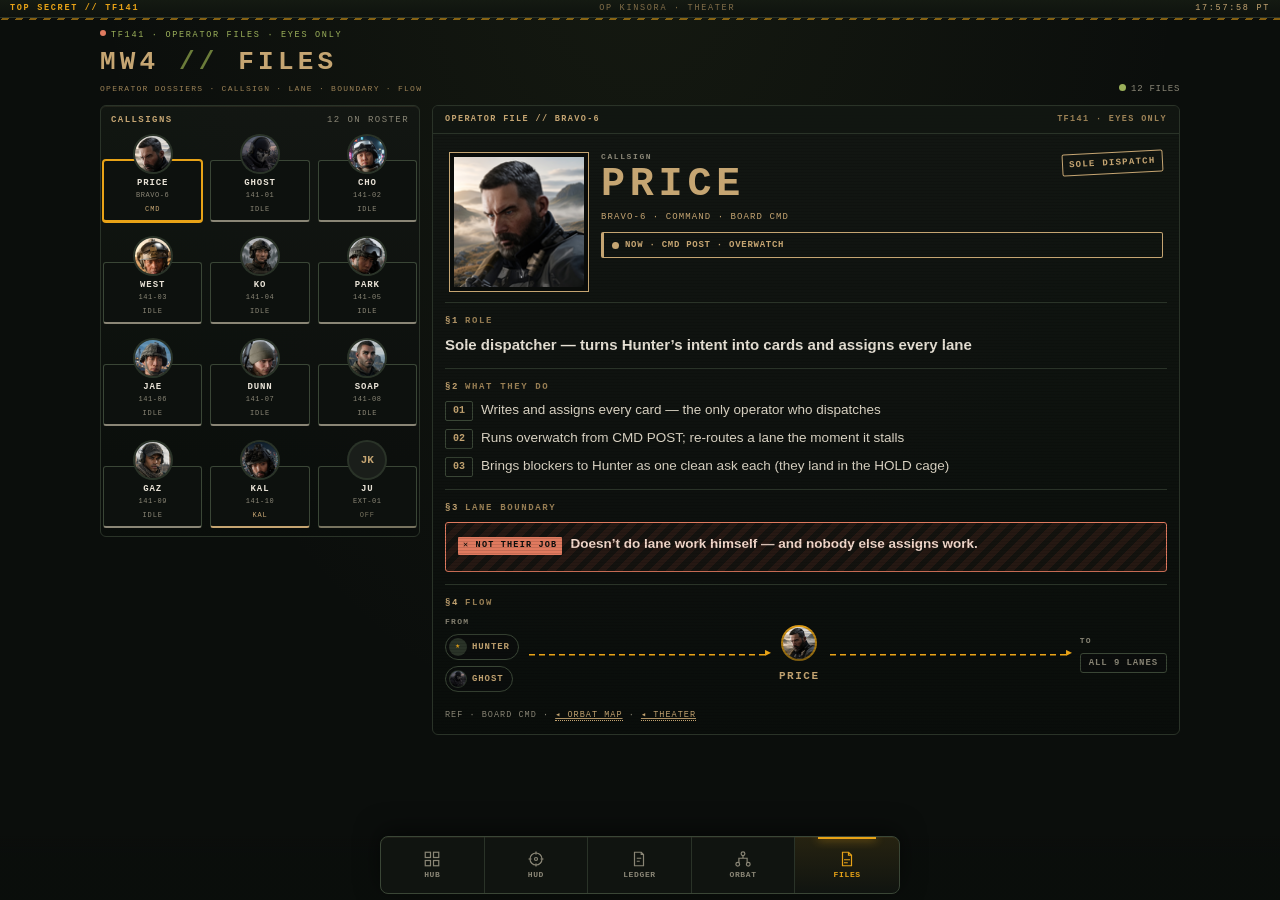
==== commit fc1d9e2b: "Merge pull request #9 from hunterbaileyco/cursor/hud-plate-line-callsign-crop-1785 Keep Doing status" ====
--- a/docs/c85352c42452f0db1e1c5e56f60e5128/files/index.html
+++ b/docs/c85352c42452f0db1e1c5e56f60e5128/files/index.html
@@ -56,6 +56,7 @@
 <div class="sx-dock"><nav>
   <a href="../hub/"><svg viewBox="0 0 24 24"><rect x="3" y="3" width="7" height="7"/><rect x="14" y="3" width="7" height="7"/><rect x="3" y="14" width="7" height="7"/><rect x="14" y="14" width="7" height="7"/></svg>HUB</a>
   <a href="../"><svg viewBox="0 0 24 24"><circle cx="12" cy="12" r="8"/><circle cx="12" cy="12" r="2"/><path d="M12 2v4M12 18v4M2 12h4M18 12h4"/></svg>HUD</a>
+  <a href="../ledger/"><svg viewBox="0 0 24 24"><path d="M6 3h9l3 3v15H6z"/><path d="M15 3v3h3M9 11h6M9 15h4"/></svg>LEDGER</a>
   <a href="../orbat/"><svg viewBox="0 0 24 24"><circle cx="12" cy="5" r="2.5"/><circle cx="5" cy="19" r="2.5"/><circle cx="19" cy="19" r="2.5"/><path d="M12 7.5v3.5M12 11H6.5V16.5M12 11h5.5V16.5"/></svg>ORBAT</a>
   <a class="on" href="./"><svg viewBox="0 0 24 24"><path d="M6 3h8l4 4v14H6z"/><path d="M14 3v4h4M8 13h8M8 17h5"/></svg>FILES</a>
 </nav></div>
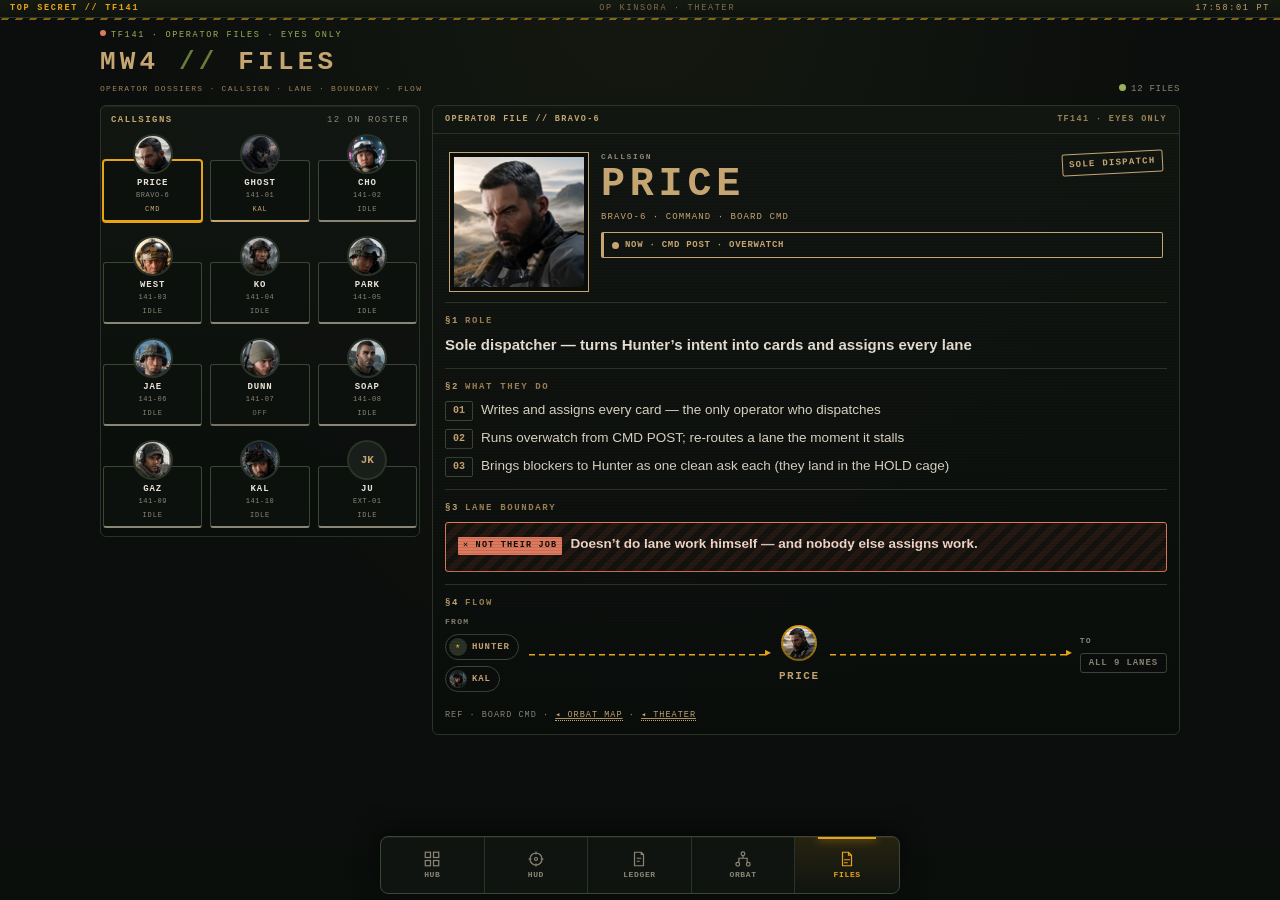
==== commit e5c29fb0: "Merge main and apply the roster name-swap on the org chart and files. Kal feeds Price, Ghost is trad" ====
--- a/docs/c85352c42452f0db1e1c5e56f60e5128/files/index.html
+++ b/docs/c85352c42452f0db1e1c5e56f60e5128/files/index.html
@@ -75,10 +75,12 @@
   let feedCards = [];
   let shown = 'price';
 
+  function mark(f) { return f && f.id === 'ju' ? 'JK' : (f ? f.name.slice(0, 2).toUpperCase() : '★'); }
   function face(id, px) {
     const f = R.BY_ID[id];
-    if (!f || f.off) return `<span class="ring" style="width:${px}px;height:${px}px"><span class="ini">${id === 'ju' ? 'JK' : '★'}</span></span>`;
-    const ini = f.name.slice(0, 2).toUpperCase();
+    if (!f) return `<span class="ring" style="width:${px}px;height:${px}px"><span class="ini">★</span></span>`;
+    if (f.id === 'ju') return `<span class="ring" style="width:${px}px;height:${px}px"><span class="ini">JK</span></span>`;
+    const ini = mark(f);
     return `<span class="ring" style="width:${px}px;height:${px}px"><img src="../avatars/${esc(f.id)}.png" alt="" onerror="this.outerHTML='<span class=&quot;ini&quot;>${ini}</span>'"></span>`;
   }
   function chip(end) {
@@ -98,13 +100,13 @@
     const finite = doing.filter((c) => !isStanding(c));
     const waiting = rows.filter((c) => c.list === 'waiting');
     const backlog = rows.filter((c) => c.list === 'backlog');
-    if (f.id === 'kal' && finite.length) return 'kal';
+    if (f.id === 'ghost' && finite.length) return 'kal';
     if (finite.length) return 'ao';
     if (f.id === 'price') return 'cp';
     if (waiting.length) return 'hold';
     if (doing.length) return 'stand';
     if (backlog.length) return 'ready';
-    if (f.id === 'kal') return 'kal';
+    if (f.id === 'ghost') return 'kal';
     return 'idle';
   }
   function nowLine(f) {
@@ -137,8 +139,7 @@
   function renderRail() {
     $('rail').innerHTML = R.FILES.map((f) => {
       const z = zoneKey(f);
-      const ini = f.off ? 'JK' : '';
-      const ring = f.off
+      const ring = f.id === 'ju'
         ? '<span class="ring"><span class="ini">JK</span></span>'
         : `<span class="ring"><span class="face"><img src="../avatars/${esc(f.id)}.png" alt=""></span></span>`;
       return `<a class="rt z-${z}" href="#${esc(f.id)}" data-id="${esc(f.id)}" aria-selected="${f.id === shown}">${ring}<span class="pl"><div class="cs">${esc(f.name.split(' ')[0].toUpperCase())}</div><div class="ds">${esc(f.des)}</div><div class="zn">${esc(z === 'cp' ? 'CMD' : z === 'off' ? 'OFF' : z.toUpperCase())}</div></span></a>`;
@@ -153,10 +154,10 @@
     const f = R.BY_ID[id] || R.BY_ID.price;
     shown = f.id;
     const z = zoneKey(f);
-    const ring = f.off
+    const ring = f.id === 'ju'
       ? '<div class="pic"><span class="ini">JK</span><span class="brk tl"></span><span class="brk tr"></span><span class="brk bl"></span><span class="brk br"></span></div>'
       : `<div class="pic"><img src="../avatars/${esc(f.id)}.png" alt=""><span class="brk tl"></span><span class="brk tr"></span><span class="brk bl"></span><span class="brk br"></span></div>`;
-    const selfRing = f.off
+    const selfRing = f.id === 'ju'
       ? '<span class="ring"><span class="ini">JK</span></span>'
       : `<span class="ring"><img src="../avatars/${esc(f.id)}.png" alt=""></span>`;
     $('dos').className = 'panel dos z-' + z;
--- a/docs/c85352c42452f0db1e1c5e56f60e5128/theater.css
+++ b/docs/c85352c42452f0db1e1c5e56f60e5128/theater.css
@@ -155,7 +155,7 @@
 .owlab.o{fill:var(--olive2)}
 .spine{position:relative;z-index:3;display:grid;grid-template-columns:1fr 1fr;gap:12px 12px;padding:8px 20px 4px}
 .spine .hunter{grid-column:2;grid-row:1;justify-self:center}
-.spine .ghost{grid-column:1;grid-row:2;justify-self:center}
+.spine .ghost,.spine .kal{grid-column:1;grid-row:2;justify-self:center}
 .spine .price{grid-column:2;grid-row:2;justify-self:center}
 .gate{position:relative;z-index:3;margin:18px 14px 8px;padding:8px 8px 12px;display:grid;grid-template-columns:1fr 1fr;gap:18px 20px;
   border:1.5px solid rgba(232,163,23,.7);border-radius:4px;
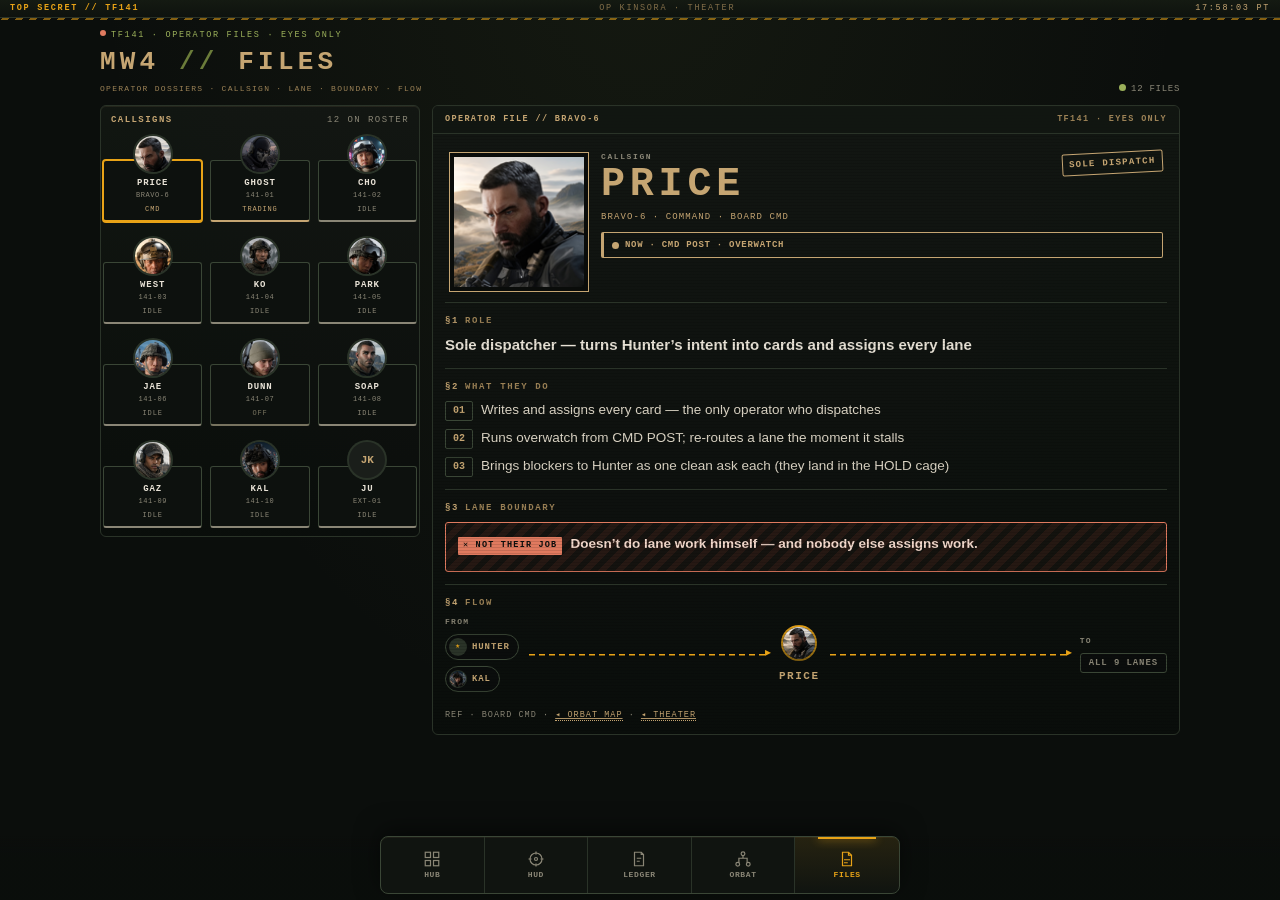
==== commit e9cae332: "Show Ghost on trading plates and label that board Trading. Trading cards with no lane fall back to G" ====
--- a/docs/c85352c42452f0db1e1c5e56f60e5128/files/index.html
+++ b/docs/c85352c42452f0db1e1c5e56f60e5128/files/index.html
@@ -142,7 +142,8 @@
       const ring = f.id === 'ju'
         ? '<span class="ring"><span class="ini">JK</span></span>'
         : `<span class="ring"><span class="face"><img src="../avatars/${esc(f.id)}.png" alt=""></span></span>`;
-      return `<a class="rt z-${z}" href="#${esc(f.id)}" data-id="${esc(f.id)}" aria-selected="${f.id === shown}">${ring}<span class="pl"><div class="cs">${esc(f.name.split(' ')[0].toUpperCase())}</div><div class="ds">${esc(f.des)}</div><div class="zn">${esc(z === 'cp' ? 'CMD' : z === 'off' ? 'OFF' : z.toUpperCase())}</div></span></a>`;
+      const zl = z === 'cp' ? 'CMD' : z === 'off' ? 'OFF' : z === 'kal' ? 'TRADING' : z.toUpperCase();
+      return `<a class="rt z-${z}" href="#${esc(f.id)}" data-id="${esc(f.id)}" aria-selected="${f.id === shown}">${ring}<span class="pl"><div class="cs">${esc(f.name.split(' ')[0].toUpperCase())}</div><div class="ds">${esc(f.des)}</div><div class="zn">${esc(zl)}</div></span></a>`;
     }).join('');
     const sel = document.querySelector('.rt[aria-selected="true"]');
     if (sel && sel.parentElement && window.matchMedia('(max-width:899px)').matches) {
@@ -168,7 +169,7 @@
         <div>
           <div class="lbl">CALLSIGN</div>
           <div class="big">${esc(f.name.toUpperCase())}</div>
-          <div class="meta">${esc(f.des)} · ${esc(f.unit)} · BOARD ${esc(f.board)}</div>
+          <div class="meta">${esc(f.des)} · ${esc(f.unit)} · BOARD ${esc(R.boardTag(f.board))}</div>
           <div class="now"><i></i>${esc(nowLine(f))}</div>
           ${feedBlock(f)}
           <div class="stampbig">${esc(f.stamp)}</div>
@@ -186,7 +187,7 @@
           <div class="fcol"><span class="fl">TO</span>${f.to.map(chip).join('')}</div>
         </div>
       </section>
-      <div class="dfoot">REF · BOARD ${esc(f.board)} · <a href="../orbat/">◂ ORBAT MAP</a> · <a href="../">◂ THEATER</a></div>`;
+      <div class="dfoot">REF · BOARD ${esc(R.boardTag(f.board))} · <a href="../orbat/">◂ ORBAT MAP</a> · <a href="../">◂ THEATER</a></div>`;
     renderRail();
     history.replaceState(null, '', '#' + f.id);
   }
@@ -209,7 +210,7 @@
       const d = await r.json();
       if (!d || d.ct) return;
       const cards = [];
-      for (const [B, fb] of [[d.command, ''], [d.kal, 'Kal']]) {
+      for (const [B, fb] of [[d.command, ''], [d.kal, 'Ghost']]) {
         const L = (B && B.lists) || {};
         for (const k of ['doing', 'waiting', 'backlog', 'done']) for (const c of L[k] || []) cards.push({ ...c, list: k, lane: c.lane || fb });
       }
--- a/docs/c85352c42452f0db1e1c5e56f60e5128/theater.css
+++ b/docs/c85352c42452f0db1e1c5e56f60e5128/theater.css
@@ -19,87 +19,83 @@
 .intel .tx{white-space:normal;overflow:visible;text-overflow:unset}
 .holdbox .rule{position:relative;z-index:2;margin:6px 2px 0;font-family:var(--mono);font-size:8px;letter-spacing:.1em;color:#c79a86;text-transform:uppercase;line-height:1.45}
 
-/* token is the ring; the plate is .pl — reset the old bordered token */
+/* Theater plates share the ORBAT avatar-on-box silhouette.
+   --lap is how far the ring sinks into the plate (~1/3, same as .nd).
+   The ring paints above the plate, so the gold edge tucks behind the
+   portrait instead of cutting the face. Callsign, 141-XX and T+ start
+   below the ring (--lap + 7px). */
 .tok.s-ao,.tok.s-hold,.tok.s-stand,.tok.s-ready,.tok.s-idle,.tok.s-cp{
-  width:auto;padding:0;background:none;border:0;box-shadow:none;border-radius:0;
-}
-.tok .pl{position:relative;width:100%;border-radius:4px;text-align:center;min-width:0}
-.tok .cs{margin-top:0}
-.tok .dsr{display:flex;justify-content:center;gap:7px;margin-top:3px;font-family:var(--mono);font-size:8px;letter-spacing:.12em;color:var(--dim);text-transform:uppercase}
-.tok .mk{display:flex;justify-content:space-between;align-items:center;gap:6px;font-family:var(--mono);font-size:8px;font-weight:700;letter-spacing:.14em;text-transform:uppercase}
-.tok .mt{text-align:left;font-weight:600;font-size:13px;line-height:1.35;color:var(--ink);text-wrap:pretty;overflow-wrap:anywhere;hyphens:manual}
-.tok .x2{display:flex;gap:6px;align-items:flex-start;text-align:left;margin-top:7px;padding-top:6px;border-top:1px dashed rgba(232,163,23,.28);font-size:12px;line-height:1.35;font-weight:500;color:#cfc8b8}
+  --ring:54px;--lap:18px;
+  width:calc(50% - 6px);max-width:100%;padding:0;background:none;border:0;box-shadow:none;border-radius:0;opacity:1;
+}
+.tok.s-cp{width:min(168px,100%)}
+.tok .pl{position:relative;display:flex;flex-direction:column;align-items:stretch;width:100%;border-radius:4px;text-align:center;min-width:0}
+.tok .cs{order:1;margin-top:0;font-size:13px;font-weight:800;letter-spacing:.14em;color:var(--amber);text-shadow:0 0 12px rgba(232,163,23,.35)}
+.tok .dsr{order:2;display:flex;justify-content:center;gap:8px;margin-top:2px;font-family:var(--mono);font-size:8px;letter-spacing:.12em;color:rgba(232,163,23,.78);text-transform:uppercase}
+.tok .dsr .tp{color:var(--tan)}
+.tok .mk{display:none!important}
+.tok .mt,.tok .ov{order:3;margin-top:5px;padding-top:4px;border-top:1px solid rgba(197,165,114,.22);text-align:center;font-family:var(--mono);font-weight:600;font-size:11px;line-height:1.35;letter-spacing:.02em;color:var(--ink);text-wrap:pretty;overflow-wrap:anywhere;hyphens:manual}
+.tok .ov{letter-spacing:.1em}
+.tok .mt:empty{display:none}
+.tok .x2{order:4;display:flex;gap:6px;align-items:flex-start;justify-content:center;text-align:center;margin-top:4px;padding-top:0;border-top:0;font-family:var(--mono);font-size:10px;line-height:1.35;font-weight:500;color:var(--ink)}
 .tok .x2 b{flex:0 0 auto;font-family:var(--mono);font-size:8px;font-weight:800;letter-spacing:.08em;color:var(--amber);border:1px solid rgba(232,163,23,.55);padding:2px 3px;border-radius:2px}
+.tok .ftag{order:8;margin-top:6px;font-family:var(--mono);font-size:7.5px;font-weight:700;letter-spacing:.16em;color:var(--dim);text-transform:uppercase}
+.tok .ftag .q{color:var(--tan);margin-left:6px}
 .tok .badge,.tok .hb,.tok .rtbtag{display:none!important}
 
 .zone{align-items:flex-start}
-#zAO,#zSTAND,#zHOLD{align-items:stretch}
-
-/* AO — 2-up on Duo, full mission, callsign loudest.
-   The ring sits clear of the plate: the plate's top rule is the 141 / T+ status line
-   and must not cross the portrait. */
-.tok.s-ao{width:calc(50% - 6px);max-width:100%}
-.tok.s-ao .ring{position:relative;z-index:2;width:62px;height:62px;margin-bottom:4px;background:conic-gradient(var(--amber),#7a5a10,var(--amber));box-shadow:0 0 16px rgba(232,163,23,.5)}
-.tok.s-ao .pl{padding:8px 9px 10px;background:linear-gradient(180deg,rgba(232,163,23,.16),rgba(11,14,12,.88) 46%);border:1px solid rgba(232,163,23,.45);box-shadow:0 12px 24px rgba(0,0,0,.45),inset 0 1px 0 rgba(232,163,23,.3)}
-.tok.s-ao .pl::before{content:"";position:absolute;left:-1px;top:16px;bottom:12px;width:2px;background:var(--amber);box-shadow:0 0 8px var(--amber)}
-.tok.s-ao .cs{font-size:15px;letter-spacing:.14em;color:var(--amber);text-shadow:0 0 12px rgba(232,163,23,.35)}
-.tok.s-ao .dsr{justify-content:space-between;color:rgba(232,163,23,.8)}
-.tok.s-ao .dsr .tp{color:var(--tan)}
-.tok.s-ao .mk{margin:9px 0 5px;padding-top:7px;border-top:1px solid rgba(232,163,23,.28);color:var(--amber)}
-
-/* Kal — same plate, coyote board */
-.tok.s-ao.kal .ring{background:conic-gradient(var(--tan),#5a4628,var(--coyote),#5a4628,var(--tan));box-shadow:0 0 14px rgba(156,130,86,.5)}
-.tok.s-ao.kal .ring::after{border-color:rgba(197,165,114,.55)}
-.tok.s-ao.kal .pl{background:repeating-linear-gradient(-45deg,transparent 0 9px,rgba(197,165,114,.06) 9px 18px),linear-gradient(180deg,rgba(156,130,86,.24),rgba(11,14,12,.9) 48%);border-color:rgba(197,165,114,.6);outline:1px solid rgba(156,130,86,.4);outline-offset:2px}
-.tok.s-ao.kal .pl::before{background:var(--coyote);box-shadow:0 0 8px rgba(197,165,114,.55);width:3px}
-.tok.s-ao.kal .cs{color:var(--tan);text-shadow:none}
-.tok.s-ao.kal .dsr,.tok.s-ao.kal .mk{color:var(--coyote);border-top-color:rgba(197,165,114,.35)}
-.tok .stamp{position:absolute;top:28px;right:-4px;z-index:5;transform:rotate(8deg);font-family:var(--mono);font-size:7.5px;font-weight:800;letter-spacing:.14em;color:var(--tan);border:1.5px solid var(--tan);padding:3px 4px;border-radius:2px;background:rgba(11,14,12,.9)}
-
-/* standing bay — not part of DOING */
-.tok.s-stand{width:calc(50% - 6px);padding:0;background:none;border:0;box-shadow:none}
-.tok.s-stand .ring{width:46px;height:46px;margin-bottom:-16px}
-.tok.s-stand .pl{padding:22px 8px 9px;background:linear-gradient(180deg,rgba(107,124,58,.22),rgba(11,14,12,.88) 50%);border:1px solid rgba(155,176,90,.5)}
-.tok.s-stand .cs{font-size:13px}
-.tok.s-stand .mk{margin:7px 0 4px}
-.tok.s-stand .mt{font-size:12.5px;font-weight:500;color:#d7d1c2}
-.tok.s-stand .x2{border-top-color:rgba(155,176,90,.35)}
-.tok.s-stand .x2 b{color:var(--olive2);border-color:rgba(155,176,90,.55)}
-
-/* HOLD cage — one plate per ask */
-.tok.s-hold{width:calc(50% - 6px)}
-.tok.s-hold .ring{width:50px;height:50px;margin-bottom:-16px}
-.tok.s-hold .pl{padding:22px 8px 9px;background:linear-gradient(180deg,rgba(139,58,42,.4),rgba(11,14,12,.9) 55%);border:1px solid rgba(224,122,95,.55);box-shadow:inset 0 0 16px rgba(139,58,42,.35)}
-.tok.s-hold .cs{font-size:13px;color:var(--tan)}
-.tok.s-hold .mk{margin:7px 0 4px;color:var(--holdink)}
-.tok.s-hold .mt{font-size:12.5px;color:#f1dccb}
-.age{font-family:var(--mono);font-size:8.5px;font-weight:800;letter-spacing:.04em;color:var(--holdink);border:1px solid rgba(224,122,95,.65);padding:2px 4px;border-radius:2px;white-space:nowrap}
+#zAO,#zSTAND,#zHOLD,#zREADY{align-items:stretch}
+
+.tok.s-ao .ring,
+.tok.s-hold .ring,
+.tok.s-stand .ring,
+.tok.s-ready .ring,
+.tok.s-idle .ring,
+.tok.s-cp .ring{
+  position:relative;z-index:4;width:var(--ring);height:var(--ring);margin-bottom:calc(var(--lap) * -1);
+  background:conic-gradient(var(--amber),#7a5a10,var(--amber));box-shadow:0 0 14px rgba(232,163,23,.5);animation:none;
+}
+.tok.s-ao .pl,
+.tok.s-hold .pl,
+.tok.s-stand .pl,
+.tok.s-ready .pl,
+.tok.s-idle .pl,
+.tok.s-cp .pl{
+  padding:calc(var(--lap) + 7px) 8px 8px;
+  background:linear-gradient(180deg,rgba(232,163,23,.14),rgba(11,14,12,.92) 55%);
+  border:1px solid rgba(232,163,23,.45);
+  box-shadow:0 8px 18px rgba(0,0,0,.4);
+}
+.tok.s-ready .ring img,.tok.s-idle .ring img{filter:none}
+.tok.s-hold .cs,.tok.s-stand .cs,.tok.s-ready .cs,.tok.s-idle .cs,.tok.s-cp .cs{color:var(--amber);text-shadow:0 0 12px rgba(232,163,23,.35)}
+
+/* HOLD — same gold plate, Cho-style hazard tape along the top edge */
+.tok.s-hold .pl{
+  background:
+    repeating-linear-gradient(-45deg,var(--amber) 0 6px,#0d110e 6px 12px) top / 100% 4px no-repeat,
+    linear-gradient(180deg,rgba(232,163,23,.14),rgba(11,14,12,.92) 55%);
+}
+.age{font-family:var(--mono);font-size:8px;font-weight:800;letter-spacing:.04em;color:var(--holdink);border:1px solid rgba(224,122,95,.65);padding:1px 4px;border-radius:2px;white-space:nowrap}
 .age.stale{background:var(--holdink);color:#0B0E0C}
+.holdbox .tok.s-hold .ring::before{content:none;background:none}
 .tok.s-hold.echo .ring{background:transparent;border:1.5px dashed var(--amber);padding:1px;animation:none;box-shadow:none}
 .tok.s-hold.echo .ring img{filter:saturate(.55) brightness(.82)}
 .tok.s-hold.echo .pl{border-style:dashed}
-.tok.s-hold .stillao{display:block;margin-top:6px;text-align:left;font-family:var(--mono);font-size:8px;font-weight:800;letter-spacing:.12em;color:var(--amber)}
-
-/* FOB */
-.tok.s-cp{width:84px}
-.tok.s-cp .ring{width:54px;height:54px;margin-bottom:0}
-.tok.s-cp .pl{padding:6px 2px 0;background:none;border:0;box-shadow:none}
-.tok.s-cp .cs{color:var(--tan);font-size:11px}
-.tok.s-cp .ov{margin-top:4px;font-family:var(--mono);font-size:8px;font-weight:700;letter-spacing:.14em;color:var(--olive2)}
-.tok.s-ready{width:calc(50% - 6px);max-width:168px}
-.tok.s-ready .ring{width:44px;height:44px;margin-bottom:-14px;background:#4a5a30}
-.tok.s-ready .pl{padding:18px 7px 8px;background:rgba(107,124,58,.12);border:1px solid rgba(107,124,58,.45)}
-.tok.s-ready .cs{font-size:11px;color:var(--tan)}
-.tok.s-ready .mk{margin:6px 0 3px;color:var(--olive2);font-size:8px}
-.tok.s-ready .mk .q{color:var(--tan)}
-.tok.s-ready .mt{font-size:12px;font-weight:500;color:#d4cebf}
-.tok.s-idle{width:64px;opacity:.5}
-.tok.s-idle .ring{width:34px;height:34px;margin-bottom:0;background:var(--line2)}
-.tok.s-idle .ring img{filter:grayscale(1) brightness(.62)}
-.tok.s-idle .pl{padding:4px 0 0;background:none;border:0;box-shadow:none}
-.tok.s-idle .cs{font-size:9px;color:var(--dim);letter-spacing:.12em}
-.tok.s-idle .dsr{font-size:7px}
-.tok.s-idle .mk{justify-content:center;color:var(--dim);font-size:7.5px;margin-top:2px}
+.tok.s-hold .stillao{order:5;display:block;margin-top:6px;text-align:center;font-family:var(--mono);font-size:8px;font-weight:800;letter-spacing:.12em;color:var(--amber)}
+
+/* Ghost trading reuses the coyote board (class kal). Callsign stays tan. */
+.tok.s-ao.kal .ring{background:conic-gradient(var(--tan),#5a4628,var(--coyote),#5a4628,var(--tan));box-shadow:0 0 14px rgba(156,130,86,.5)}
+.tok.s-ao.kal .ring::after{border-color:rgba(197,165,114,.55)}
+.tok.s-ao.kal .pl{background:repeating-linear-gradient(-45deg,transparent 0 9px,rgba(197,165,114,.06) 9px 18px),linear-gradient(180deg,rgba(156,130,86,.24),rgba(11,14,12,.92) 55%);border-color:rgba(197,165,114,.6);outline:1px solid rgba(156,130,86,.4);outline-offset:2px}
+.tok.s-ao.kal .pl::before{content:none}
+.tok.s-ao.kal .cs{color:var(--tan);text-shadow:none}
+.tok.s-ao.kal .dsr{color:var(--coyote)}
+.tok .stamp{position:absolute;top:auto;right:-6px;bottom:-6px;z-index:5;transform:rotate(7deg);font-family:var(--mono);font-size:7.5px;font-weight:800;letter-spacing:.14em;color:var(--tan);border:1.5px solid var(--tan);padding:2px 4px;border-radius:2px;background:rgba(11,14,12,.92)}
+
+/* FOB frame steps back so the CMD plate is the card */
+.fobgrid{grid-template-columns:minmax(148px,180px) minmax(0,1fr);align-items:start}
+.cp{background:transparent;border:0;box-shadow:none;min-height:0;padding:16px 2px 2px}
+.cp::after{content:none;display:none}
 
 .orow.z-kal{border-left:3px double var(--coyote)}
 .orow.z-kal .nm{color:var(--tan)}
@@ -108,10 +104,9 @@
 @media(min-width:900px){
   #zAO{display:grid;grid-template-columns:repeat(4,minmax(0,1fr));gap:18px 12px;align-items:stretch}
   .tok.s-ao{width:auto}
-  .tok.s-ao .mt{font-size:13.5px}
-  .tok.s-stand,.tok.s-hold{width:220px}
+  .tok .mt,.tok .ov{font-size:12px}
+  .tok.s-stand,.tok.s-hold,.tok.s-ready,.tok.s-idle{width:200px}
   #zSTAND,#zHOLD{justify-content:flex-start}
-  .tok.s-ready{width:180px}
 }
 
 /* Duo width: keep two-up plates from colliding or clipping, and let counter subs wrap */
@@ -120,10 +115,12 @@
   .chrome>div,.chrome div{min-width:0}
   .ao,.stage{overflow:visible}
   #zAO{padding:0 4px}
-  .tok.s-ao .cs{font-size:14px;letter-spacing:.12em}
-  .tok.s-ao .mt,.tok.s-hold .mt{font-size:13px}
-  .fobgrid{grid-template-columns:84px minmax(0,1fr)}
-  #zREADY{min-width:0}
+  .tok .cs{font-size:12px;letter-spacing:.12em}
+  .tok .mt,.tok .ov{font-size:10.5px}
+  .fobgrid{grid-template-columns:1fr}
+  .cp{align-items:center}
+  #zCP{width:min(180px,86%)}
+  #zREADY{min-width:0;justify-content:center}
   .holdbox .zw,.standbay .zw,.fob .zw,.ao .zw{max-width:42vw}
 }
 
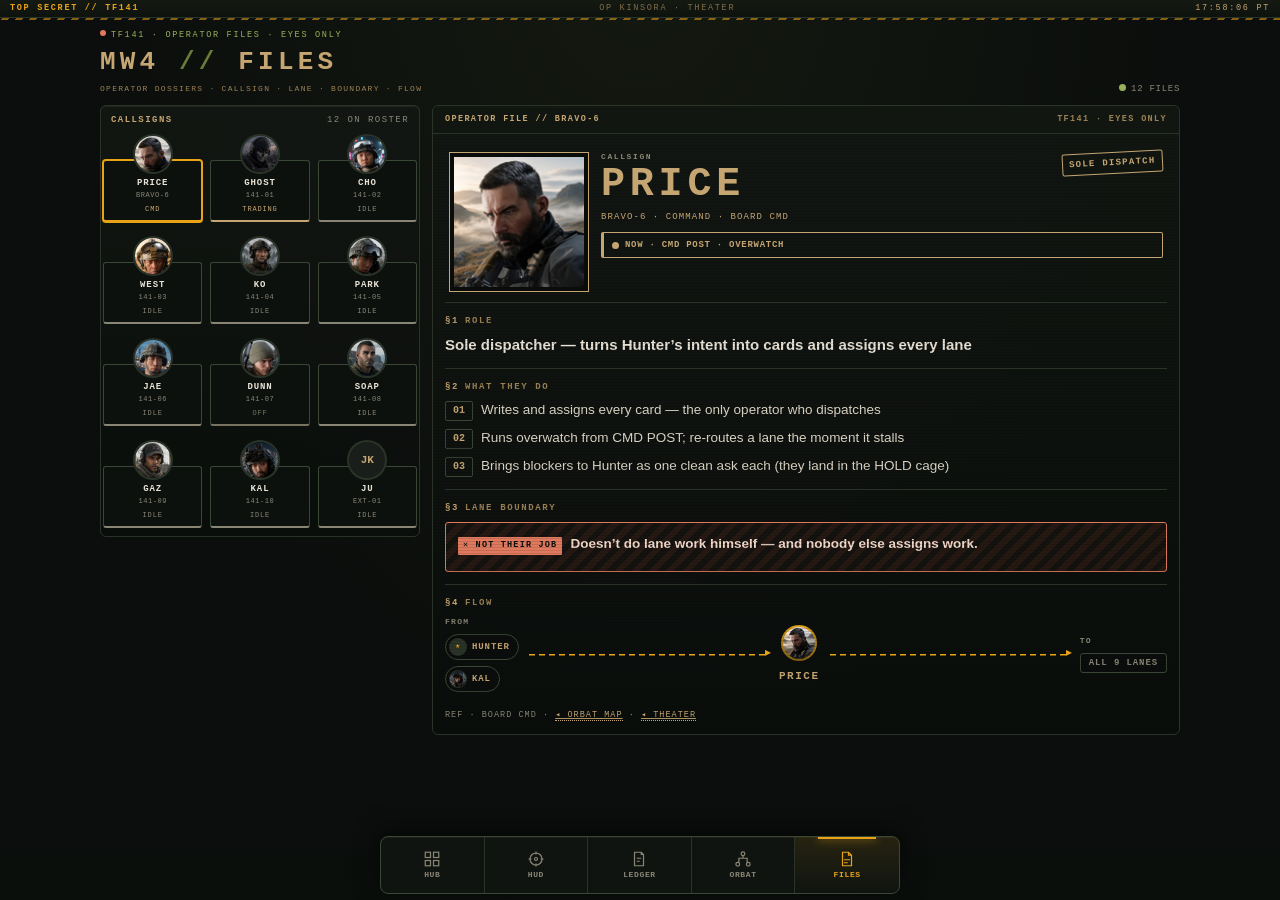
==== commit 6e66e470: "Fix glance waiting, shipped-today, and the Duo lane. Glance waiting now matches the badge across Com" ====
--- a/docs/c85352c42452f0db1e1c5e56f60e5128/files/index.html
+++ b/docs/c85352c42452f0db1e1c5e56f60e5128/files/index.html
@@ -212,7 +212,10 @@
       const cards = [];
       for (const [B, fb] of [[d.command, ''], [d.kal, 'Ghost']]) {
         const L = (B && B.lists) || {};
-        for (const k of ['doing', 'waiting', 'backlog', 'done']) for (const c of L[k] || []) cards.push({ ...c, list: k, lane: c.lane || fb });
+        for (const k of ['doing', 'waiting', 'backlog', 'done']) for (const c of L[k] || []) {
+          const lane = /^duo$/i.test(c.lane || '') ? 'Ko' : (c.lane || (/^\s*Duo\s*[:—–-]/i.test(c.name || '') ? 'Ko' : fb));
+          cards.push({ ...c, list: k, lane });
+        }
       }
       feedCards = cards;
       renderFile(shown);
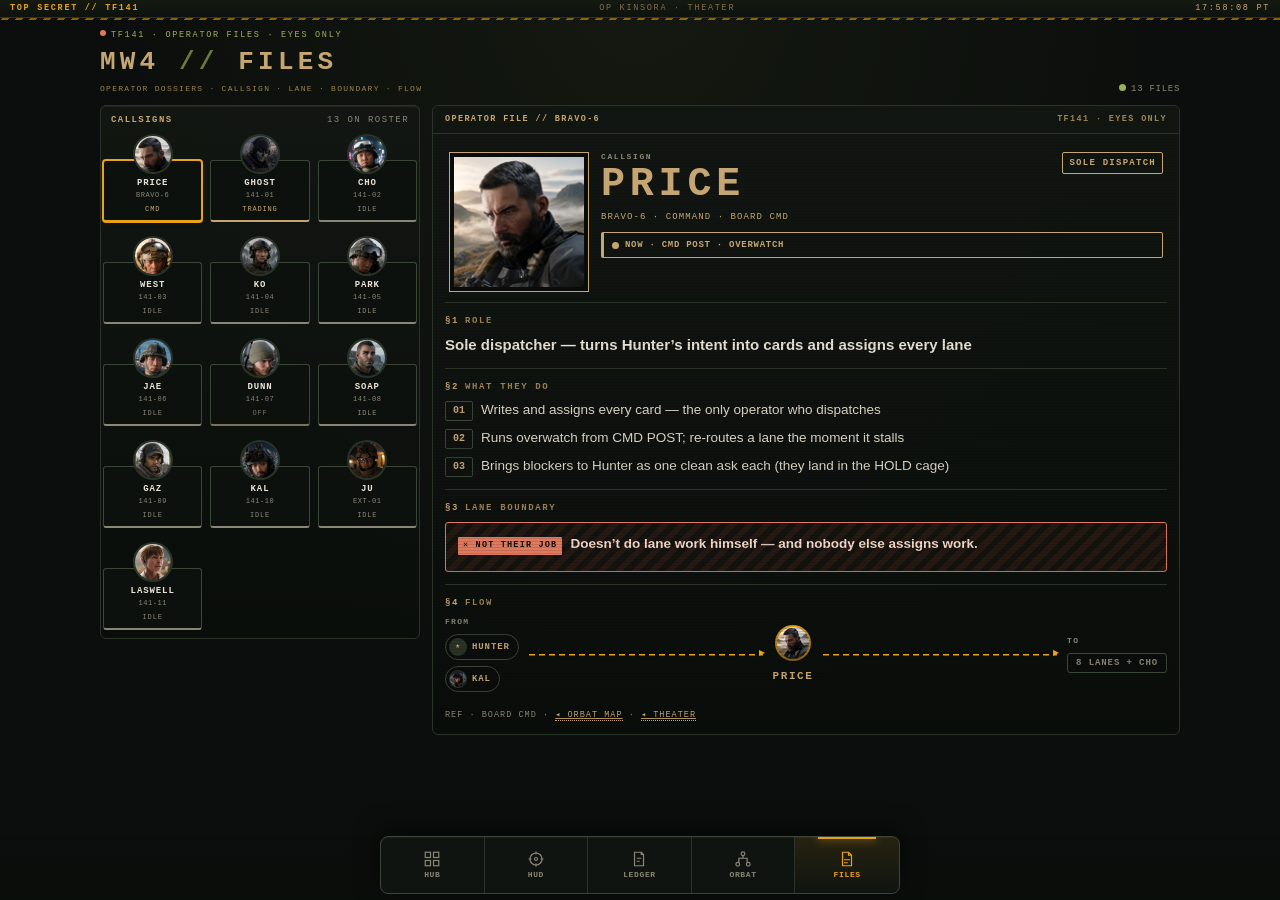
==== commit 1c9030ec: "ORBAT v3: flat Price chain, Laswell care@, axis-aligned chips. Hunter → Kal → Price wires eight lane" ====
--- a/docs/c85352c42452f0db1e1c5e56f60e5128/files/index.html
+++ b/docs/c85352c42452f0db1e1c5e56f60e5128/files/index.html
@@ -43,11 +43,11 @@
       <div class="brand">MW4 <span class="sl">//</span> FILES</div>
       <div class="mastsub">Operator dossiers · callsign · lane · boundary · flow</div>
     </div>
-    <div class="asof"><span class="dot"></span>12 FILES</div>
+    <div class="asof"><span class="dot"></span><span id="nfile">13 FILES</span></div>
   </div>
   <div class="files">
     <section class="panel" id="roster">
-      <div class="zhead"><b>CALLSIGNS</b><span>12 ON ROSTER</span></div>
+      <div class="zhead"><b>CALLSIGNS</b><span id="nroster">13 ON ROSTER</span></div>
       <div class="rail" id="rail"></div>
     </section>
     <article class="panel dos" id="dos"></article>
@@ -76,12 +76,12 @@
   let shown = 'price';
 
   function mark(f) { return f && f.id === 'ju' ? 'JK' : (f ? f.name.slice(0, 2).toUpperCase() : '★'); }
+  function faceSrc(f) { return '../avatars/' + esc((f && (f.face || f.id)) || '') + '.png'; }
   function face(id, px) {
     const f = R.BY_ID[id];
     if (!f) return `<span class="ring" style="width:${px}px;height:${px}px"><span class="ini">★</span></span>`;
-    if (f.id === 'ju') return `<span class="ring" style="width:${px}px;height:${px}px"><span class="ini">JK</span></span>`;
     const ini = mark(f);
-    return `<span class="ring" style="width:${px}px;height:${px}px"><img src="../avatars/${esc(f.id)}.png" alt="" onerror="this.outerHTML='<span class=&quot;ini&quot;>${ini}</span>'"></span>`;
+    return `<span class="ring" style="width:${px}px;height:${px}px"><img src="${faceSrc(f)}" alt="" onerror="this.outerHTML='<span class=&quot;ini&quot;>${ini}</span>'"></span>`;
   }
   function chip(end) {
     if (end.label && !end.id) return `<span class="chip np">${esc(end.label)}</span>`;
@@ -137,11 +137,12 @@
     }).join('') + '</div>';
   }
   function renderRail() {
+    const n = R.FILES.length;
+    $('nfile').textContent = n + ' FILES';
+    $('nroster').textContent = n + ' ON ROSTER';
     $('rail').innerHTML = R.FILES.map((f) => {
       const z = zoneKey(f);
-      const ring = f.id === 'ju'
-        ? '<span class="ring"><span class="ini">JK</span></span>'
-        : `<span class="ring"><span class="face"><img src="../avatars/${esc(f.id)}.png" alt=""></span></span>`;
+      const ring = `<span class="ring"><span class="face"><img src="${faceSrc(f)}" alt=""></span></span>`;
       const zl = z === 'cp' ? 'CMD' : z === 'off' ? 'OFF' : z === 'kal' ? 'TRADING' : z.toUpperCase();
       return `<a class="rt z-${z}" href="#${esc(f.id)}" data-id="${esc(f.id)}" aria-selected="${f.id === shown}">${ring}<span class="pl"><div class="cs">${esc(f.name.split(' ')[0].toUpperCase())}</div><div class="ds">${esc(f.des)}</div><div class="zn">${esc(zl)}</div></span></a>`;
     }).join('');
@@ -155,12 +156,8 @@
     const f = R.BY_ID[id] || R.BY_ID.price;
     shown = f.id;
     const z = zoneKey(f);
-    const ring = f.id === 'ju'
-      ? '<div class="pic"><span class="ini">JK</span><span class="brk tl"></span><span class="brk tr"></span><span class="brk bl"></span><span class="brk br"></span></div>'
-      : `<div class="pic"><img src="../avatars/${esc(f.id)}.png" alt=""><span class="brk tl"></span><span class="brk tr"></span><span class="brk bl"></span><span class="brk br"></span></div>`;
-    const selfRing = f.id === 'ju'
-      ? '<span class="ring"><span class="ini">JK</span></span>'
-      : `<span class="ring"><img src="../avatars/${esc(f.id)}.png" alt=""></span>`;
+    const ring = `<div class="pic"><img src="${faceSrc(f)}" alt=""><span class="brk tl"></span><span class="brk tr"></span><span class="brk bl"></span><span class="brk br"></span></div>`;
+    const selfRing = `<span class="ring"><img src="${faceSrc(f)}" alt=""></span>`;
     $('dos').className = 'panel dos z-' + z;
     $('dos').innerHTML = `
       <div class="fh"><b>OPERATOR FILE // ${esc(f.des)}</b><span>TF141 · EYES ONLY</span></div>
--- a/docs/c85352c42452f0db1e1c5e56f60e5128/theater.css
+++ b/docs/c85352c42452f0db1e1c5e56f60e5128/theater.css
@@ -90,7 +90,7 @@
 .tok.s-ao.kal .pl::before{content:none}
 .tok.s-ao.kal .cs{color:var(--tan);text-shadow:none}
 .tok.s-ao.kal .dsr{color:var(--coyote)}
-.tok .stamp{position:absolute;top:auto;right:-6px;bottom:-6px;z-index:5;transform:rotate(7deg);font-family:var(--mono);font-size:7.5px;font-weight:800;letter-spacing:.14em;color:var(--tan);border:1.5px solid var(--tan);padding:2px 4px;border-radius:2px;background:rgba(11,14,12,.92)}
+.tok .stamp{position:static;align-self:center;margin-top:6px;z-index:1;font-family:var(--mono);font-size:8px;font-weight:800;letter-spacing:.14em;color:var(--tan);border:1px solid var(--tan);padding:3px 5px;border-radius:2px;background:rgba(11,14,12,.92)}
 
 /* FOB frame steps back so the CMD plate is the card */
 .fobgrid{grid-template-columns:minmax(148px,180px) minmax(0,1fr);align-items:start}
@@ -143,61 +143,124 @@
 .owires{position:absolute;inset:0;width:100%;height:100%;pointer-events:none;overflow:visible;z-index:2}
 .owires path{fill:none}
 .owires .cmd{stroke:var(--tan);stroke-width:2}
-.owires .disp{stroke:var(--amber);stroke-width:1.7;stroke-dasharray:7 5;filter:drop-shadow(0 0 2px rgba(232,163,23,.75))}
-.owires .intake{stroke:var(--olive2);stroke-width:1.7;stroke-dasharray:4 4}
+.owires .disp{stroke:var(--amber);stroke-width:1.7;stroke-dasharray:7 5;filter:drop-shadow(0 0 2px rgba(232,163,23,.75));animation:march 1.4s linear infinite}
+.owires .intake{stroke:var(--olive2);stroke-width:1.7;stroke-dasharray:4 4;animation:march 1.4s linear infinite}
+@keyframes march{to{stroke-dashoffset:-24}}
 .owires .review{stroke:var(--coyote);stroke-width:1.25;stroke-dasharray:2 4;opacity:.9}
 .owires .feed{stroke:var(--amber);stroke-width:1.6}
 .owires text{font-family:var(--mono);font-size:8px;font-weight:700;letter-spacing:.14em}
 .owlab{fill:var(--amber)}
 .owlab.o{fill:var(--olive2)}
-.spine{position:relative;z-index:3;display:grid;grid-template-columns:1fr 1fr;gap:12px 12px;padding:8px 20px 4px}
-.spine .hunter{grid-column:2;grid-row:1;justify-self:center}
-.spine .ghost,.spine .kal{grid-column:1;grid-row:2;justify-self:center}
-.spine .price{grid-column:2;grid-row:2;justify-self:center}
-.gate{position:relative;z-index:3;margin:18px 14px 8px;padding:8px 8px 12px;display:grid;grid-template-columns:1fr 1fr;gap:18px 20px;
-  border:1.5px solid rgba(232,163,23,.7);border-radius:4px;
-  background:repeating-linear-gradient(-45deg,rgba(232,163,23,.09) 0 2px,transparent 2px 11px),rgba(232,163,23,.03)}
-.gate::before,.gate::after{content:"";position:absolute;left:0;right:0;height:4px;background:repeating-linear-gradient(-45deg,var(--amber) 0 6px,#0d110e 6px 12px);opacity:.75}
-.gate::before{top:-1px}.gate::after{bottom:-1px}
-.gate .cho{position:relative;grid-column:1 / -1;justify-self:center;width:min(148px,78%);margin:0 auto 2px;z-index:5}
-.gate .gl{grid-column:1 / -1;font-family:var(--mono);font-size:8.5px;font-weight:800;letter-spacing:.14em;color:var(--amber);text-transform:uppercase;line-height:1.45}
-.gate .gl i{display:block;font-style:normal;font-weight:500;color:var(--dim);letter-spacing:.1em}
-.sectors{position:relative;z-index:3;display:grid;grid-template-columns:minmax(0,.78fr) minmax(0,1.22fr);gap:8px;margin:8px 22px 0}
-.sector{position:relative;border:1px dashed rgba(197,165,114,.35);border-radius:4px;background:rgba(197,165,114,.03);padding:26px 6px 10px;display:flex;justify-content:center;gap:6px;min-width:0}
-.sector .sl{position:absolute;top:7px;left:8px;font-family:var(--mono);font-size:8px;font-weight:800;letter-spacing:.18em;color:var(--coyote)}
-.fence{position:relative;z-index:3;margin:16px 22px 4px;padding:20px 8px 12px;display:flex;justify-content:space-around;gap:8px;
-  border:1.5px dashed #77735f;border-radius:6px;background:repeating-linear-gradient(90deg,transparent 0 14px,rgba(138,134,118,.07) 14px 15px)}
-.fence .fl{position:absolute;top:-9px;left:10px;background:#0d110e;padding:2px 6px;border:1px solid #77735f;font-family:var(--mono);font-size:8px;font-weight:800;letter-spacing:.14em;color:#cfc8b8;border-radius:2px}
-.fence .fn{position:absolute;bottom:6px;left:8px;right:8px;text-align:center;font-family:var(--mono);font-size:7.5px;letter-spacing:.12em;color:var(--dim);text-transform:uppercase}
-.nd{position:relative;z-index:4;display:flex;flex-direction:column;align-items:center;width:min(128px,100%);color:inherit;text-decoration:none}
-.sectors .nd,.fence .nd,.gate .nd{width:min(132px,100%);justify-self:center}
-.nd .ring{width:48px;height:48px;margin-bottom:-16px;z-index:3;border-radius:50%;padding:2px;background:conic-gradient(var(--amber),#7a5a10,var(--amber))}
-.nd .ring img,.nd .ring .ini{width:100%;height:100%;border-radius:50%;object-fit:cover;display:block;background:var(--idle)}
-.nd .ring .ini{display:flex;align-items:center;justify-content:center;font-family:var(--mono);font-size:13px;font-weight:800;color:var(--tan)}
-.nd .pl{width:100%;padding:20px 6px 7px;border-radius:4px;text-align:center;background:linear-gradient(180deg,rgba(232,163,23,.14),rgba(11,14,12,.92) 55%);border:1px solid rgba(232,163,23,.42);box-shadow:0 8px 18px rgba(0,0,0,.4)}
-.nd .cs{font-family:var(--mono);font-size:12px;font-weight:800;letter-spacing:.14em;color:var(--amber)}
-.nd .ds{margin-top:2px;font-family:var(--mono);font-size:7.5px;letter-spacing:.12em;color:rgba(232,163,23,.75)}
-.nd .rl{margin-top:5px;padding-top:4px;border-top:1px solid rgba(197,165,114,.22);font-size:11px;font-weight:600;line-height:1.3;color:var(--ink)}
-.nd .live{margin-top:4px;font-family:var(--mono);font-size:7.5px;letter-spacing:.12em;color:var(--dim);text-transform:uppercase}
-.nd.big{width:min(150px,70%)}
-.nd.big .ring{width:58px;height:58px;margin-bottom:-18px}
-.nd.big .cs{font-size:14px}
-.nd.t-tan .ring{background:conic-gradient(var(--tan),var(--olive),var(--tan))}
-.nd.t-tan .pl{background:linear-gradient(180deg,rgba(197,165,114,.16),rgba(11,14,12,.92) 55%);border-color:rgba(197,165,114,.5)}
-.nd.t-tan .cs{color:var(--tan)}.nd.t-tan .ds{color:var(--olive2)}
-.nd.t-olive .ring{background:conic-gradient(#9bb05a,#3d4a22,#9bb05a)}
-.nd.t-olive .pl{background:linear-gradient(180deg,rgba(107,124,58,.22),rgba(11,14,12,.92) 55%);border-color:rgba(155,176,90,.5)}
-.nd.t-olive .cs{color:var(--olive2)}.nd.t-olive .ds{color:rgba(155,176,90,.8)}
-.nd.t-coyote .ring{background:conic-gradient(var(--tan),#5a4628,var(--coyote),#5a4628,var(--tan))}
-.nd.t-coyote .pl{background:repeating-linear-gradient(-45deg,transparent 0 8px,rgba(197,165,114,.06) 8px 16px),linear-gradient(180deg,rgba(156,130,86,.22),rgba(11,14,12,.92) 55%);border-color:rgba(197,165,114,.55)}
-.nd.t-coyote .cs{color:var(--tan)}
-.nd.t-dim{opacity:.8}
-.nd.t-dim .ring{background:repeating-conic-gradient(#4a4636 0 12deg,transparent 12deg 24deg)}
-.nd.t-dim .pl{background:rgba(16,18,16,.92);border:1px dashed #77735f}
-.nd.t-dim .cs{color:#cfc8b8}.nd.t-dim .ds,.nd.t-dim .rl{color:var(--dim)}
-.nd.gatek .pl{border:1.5px solid var(--amber);box-shadow:0 0 0 3px rgba(11,14,12,.92),0 0 0 4.5px rgba(232,163,23,.45),0 8px 16px rgba(0,0,0,.45)}
-.nd .st{position:absolute;right:-6px;bottom:-6px;z-index:5;transform:rotate(7deg);font-family:var(--mono);font-size:7px;font-weight:800;letter-spacing:.12em;padding:2px 3px;border:1.5px solid currentColor;border-radius:2px;background:rgba(11,14,12,.92);color:var(--tan)}
-.cmdr .ring .ini{font-size:18px;color:var(--amber);background:radial-gradient(circle,#2a2416,#121410)}
+.chain{display:flex;align-items:center;justify-content:center;flex-wrap:wrap;gap:6px;padding:8px;border:1px solid var(--line2);border-radius:3px;background:rgba(18,22,18,.9);font-family:var(--mono);font-size:10px;font-weight:800;letter-spacing:.12em;color:var(--tan)}
+.chain .a{color:var(--amber)}.chain .o{color:var(--olive2)}.chain em{font-style:normal;color:var(--dim);font-weight:500}
+.battle{display:flex;flex-direction:column;gap:10px}
+.omap .mhead{position:relative;z-index:4;padding:2px 4px 0}
+.omap .zhead{display:flex;justify-content:space-between;gap:8px;font-family:var(--mono);font-size:8.5px;font-weight:800;letter-spacing:.16em;text-transform:uppercase;color:var(--dim)}
+.omap .zhead b{display:flex;align-items:center;gap:6px;color:var(--tan)}
+.omap .zhead .sec{font-size:8px;letter-spacing:.12em;color:#0B0E0C;background:var(--coyote);padding:1px 4px;border-radius:1px}
+.omap .tier{position:relative;z-index:4;display:flex;align-items:center;gap:8px;margin:12px 8px 0;font-family:var(--mono);font-size:8.5px;font-weight:800;letter-spacing:.18em;color:var(--coyote);text-transform:uppercase}
+.omap .lane-tier{margin-left:40px;margin-right:12px}
+.omap .busgap{height:18px;position:relative;z-index:1}
+.omap .tier b{color:#0B0E0C;background:var(--coyote);padding:2px 5px;border-radius:1px}
+.omap .tier::after{content:"";flex:1;border-top:1px solid rgba(197,165,114,.22)}
+.omap .cmdtop{position:relative;z-index:4;display:flex;justify-content:flex-end;padding:2px 36px 0}
+.omap .cmdpair{position:relative;z-index:4;display:flex;justify-content:space-between;align-items:center;gap:10px;padding:18px 6px 0 2px}
+.omap .tk{position:relative;z-index:4;display:flex;flex-direction:column;align-items:center;width:124px;color:inherit;text-decoration:none}
+.omap .tk .ring{width:48px;height:48px;margin-bottom:-16px;z-index:3;border-radius:50%;padding:2px;background:conic-gradient(var(--amber),#7a5a10,var(--amber))}
+.omap .tk .ring img,.omap .tk .ring .ini{width:100%;height:100%;border-radius:50%;object-fit:cover;display:block;background:var(--idle)}
+.omap .tk .ring .ini{display:flex;align-items:center;justify-content:center;font-family:var(--mono);font-size:18px;font-weight:800;color:var(--amber);background:radial-gradient(circle,#2a2416,#121410)}
+.omap .tk .pl{width:100%;padding:20px 6px 8px;border-radius:4px;text-align:center;background:linear-gradient(180deg,rgba(232,163,23,.14),rgba(11,14,12,.92) 55%);border:1px solid rgba(232,163,23,.42);box-shadow:0 8px 18px rgba(0,0,0,.4)}
+.omap .tk .cs{font-family:var(--mono);font-size:12px;font-weight:800;letter-spacing:.14em;color:var(--amber)}
+.omap .tk .ds{margin-top:3px;font-family:var(--mono);font-size:8px;letter-spacing:.12em;color:var(--olive2)}
+.omap .tk .rl{margin-top:5px;padding-top:4px;border-top:1px solid rgba(197,165,114,.22);font-size:11px;font-weight:600;line-height:1.3;color:var(--ink)}
+.omap .tk .live{margin-top:4px;font-family:var(--mono);font-size:7.5px;letter-spacing:.12em;color:var(--dim);text-transform:uppercase}
+.omap .tk .chip{margin-top:6px}
+.omap .tk.price{width:150px}
+.omap .tk.price .ring{width:60px;height:60px;margin-bottom:-20px}
+.omap .tk.price .pl{padding-top:26px;border:1.5px solid var(--tan);box-shadow:0 0 0 3px rgba(11,14,12,.9),0 0 0 4px rgba(197,165,114,.45),0 10px 22px rgba(0,0,0,.45)}
+.omap .tk.price .cs{font-size:15px;color:var(--tan)}
+.omap .tk.hunter .pl,.omap .tk.price .pl{background:linear-gradient(180deg,rgba(197,165,114,.16),rgba(11,14,12,.92) 55%);border-color:rgba(197,165,114,.5)}
+.omap .tk.hunter .cs{color:var(--tan)}
+.omap .tk.kal{width:112px}
+.omap .tk.kal .ring{width:44px;height:44px;margin-bottom:-14px;background:conic-gradient(var(--tan),#5a4628,var(--coyote),#5a4628,var(--tan))}
+.omap .tk.kal .pl{background:linear-gradient(180deg,rgba(156,130,86,.22),rgba(11,14,12,.92) 55%);border-color:rgba(156,130,86,.55)}
+.omap .tk.kal .cs{color:var(--tan);font-size:12px}
+.omap .lanes{position:relative;z-index:1;margin:8px 2px 0 28px;display:flex;flex-direction:column;gap:12px}
+.omap .zone{position:relative;border-radius:4px;padding:28px 8px 8px}
+.omap .zone .zl{position:absolute;top:8px;left:8px;right:8px;display:flex;justify-content:space-between;gap:6px;font-family:var(--mono);font-size:8px;font-weight:800;letter-spacing:.14em;text-transform:uppercase;color:var(--coyote)}
+.omap .zone .zl i{font-style:normal;font-weight:500;color:var(--dim);letter-spacing:.08em}
+.omap .rows{display:flex;flex-direction:column;gap:8px}
+.omap .z-gate{border:1.5px solid rgba(232,163,23,.6);background:repeating-linear-gradient(-45deg,rgba(232,163,23,.07) 0 2px,transparent 2px 12px),rgba(232,163,23,.03)}
+.omap .z-gate::before{content:"";position:absolute;left:0;right:0;top:-1px;height:4px;background:repeating-linear-gradient(-45deg,var(--amber) 0 6px,#0d110e 6px 12px);opacity:.75}
+.omap .z-gate .zl{color:var(--amber)}
+.omap .z-sec{border:1px dashed rgba(197,165,114,.32);background:rgba(197,165,114,.03)}
+.omap .z-fence{z-index:3;margin:14px 6px 2px;border:1.5px dashed #77735f;background:repeating-linear-gradient(90deg,transparent 0 16px,rgba(138,134,118,.07) 16px 17px)}
+.omap .z-fence .zl{color:#b9b3a3}
+.omap .ln{position:relative;z-index:4;display:grid;grid-template-columns:44px minmax(0,1fr);gap:8px;align-items:center;min-height:58px;padding:6px 8px;border-radius:4px;color:inherit;text-decoration:none;background:linear-gradient(90deg,rgba(232,163,23,.12),rgba(11,14,12,.92) 60%);border:1px solid rgba(232,163,23,.4);box-shadow:0 8px 18px rgba(0,0,0,.4)}
+.omap .ln .ring{width:44px;height:44px;border-radius:50%;padding:2px;background:conic-gradient(var(--amber),#7a5a10,var(--amber))}
+.omap .ln .ring img{width:100%;height:100%;border-radius:50%;object-fit:cover;object-position:center 18%;display:block;background:var(--idle)}
+.omap .ln .pl{display:grid;grid-template-columns:minmax(0,1fr) auto;column-gap:8px;align-items:center;min-width:0}
+.omap .ln .cs{grid-column:1;grid-row:1;font-family:var(--mono);font-size:12.5px;font-weight:800;letter-spacing:.12em;color:var(--amber)}
+.omap .ln .cs small{font-weight:500;font-size:8px;letter-spacing:.1em;color:rgba(232,163,23,.75);margin-left:6px}
+.omap .ln .rl{grid-column:1;grid-row:2;margin-top:3px;font-size:11.5px;font-weight:600;line-height:1.25;color:var(--ink)}
+.omap .ln .live{grid-column:1;grid-row:3;margin-top:2px;font-family:var(--mono);font-size:7.5px;letter-spacing:.12em;color:var(--dim);text-transform:uppercase;min-height:9px}
+.omap .ln .cx{grid-column:2;grid-row:1 / span 3;display:flex;flex-direction:column;gap:4px;align-items:flex-end}
+.omap .ln.t-olive2{background:linear-gradient(90deg,rgba(107,124,58,.2),rgba(11,14,12,.92) 60%);border-color:rgba(155,176,90,.5)}
+.omap .ln.t-olive2 .ring{background:conic-gradient(#9bb05a,#3d4a22,#9bb05a)}
+.omap .ln.t-olive2 .cs{color:var(--olive2)}.omap .ln.t-olive2 .cs small{color:rgba(155,176,90,.75)}
+.omap .ln.t-coyote{background:linear-gradient(90deg,rgba(156,130,86,.2),rgba(11,14,12,.92) 60%);border-color:rgba(156,130,86,.55)}
+.omap .ln.t-coyote .ring{background:conic-gradient(var(--tan),#5a4628,var(--coyote),#5a4628,var(--tan))}
+.omap .ln.t-coyote .cs{color:var(--tan)}.omap .ln.t-coyote .cs small{color:var(--coyote)}
+.omap .ln.t-dim{background:rgba(20,22,20,.9);border:1px dashed #77735f;box-shadow:none}
+.omap .ln.t-dim .ring{background:repeating-conic-gradient(#4a4636 0 12deg,transparent 12deg 24deg)}
+.omap .ln.t-dim .ring img{filter:grayscale(.55)}
+.omap .ln.t-dim .cs{color:#cfc8b8}.omap .ln.t-dim .cs small,.omap .ln.t-dim .rl{color:var(--dim)}
+.omap .ln.isnew{outline:1px solid rgba(155,176,90,.55);outline-offset:2px}
+.omap .cho{position:relative;z-index:4;display:flex;align-items:center;gap:10px;margin-top:10px;padding:8px 10px;border-radius:3px;border:1.5px solid var(--amber);background:linear-gradient(90deg,rgba(232,163,23,.16),rgba(11,14,12,.92) 70%);box-shadow:0 0 0 3px rgba(11,14,12,.9),0 0 0 4px rgba(232,163,23,.35);color:inherit;text-decoration:none}
+.omap .cho .ring{width:44px;height:44px;border-radius:50%;padding:2px;background:conic-gradient(var(--amber),#7a5a10,var(--amber));flex:0 0 auto}
+.omap .cho .ring img{width:100%;height:100%;border-radius:50%;object-fit:cover;object-position:center 18%;display:block}
+.omap .cho .cs{font-family:var(--mono);font-size:13px;font-weight:800;letter-spacing:.14em;color:var(--amber);display:flex;flex-wrap:wrap;align-items:center;gap:4px}
+.omap .cho .ds{margin-top:3px;font-family:var(--mono);font-size:8px;letter-spacing:.1em;color:rgba(232,163,23,.75)}
+.omap .cho .what{margin-top:4px;font-size:11.5px;font-weight:600;line-height:1.3;color:var(--ink)}
+.omap .cho .live{margin-top:3px;font-family:var(--mono);font-size:7.5px;letter-spacing:.12em;color:var(--dim);text-transform:uppercase}
+.omap .cho .out{margin-left:auto;display:flex;flex-direction:column;gap:4px;align-items:flex-end}
+.omap .chip,.care .chip{display:inline-flex;align-items:center;font-family:var(--mono);font-size:8px;font-weight:800;letter-spacing:.12em;text-transform:uppercase;padding:3px 5px;border:1px solid currentColor;border-radius:2px;background:rgba(11,14,12,.92);color:var(--tan);white-space:nowrap}
+.omap .chip.solid{color:#0B0E0C;background:var(--tan);border-color:var(--tan)}
+.omap .chip.amber,.care .chip.amber{color:var(--amber)}
+.omap .chip.olive,.care .chip.olive{color:var(--olive2)}
+.omap .chip.gate{border-style:dashed}
+.omap .chip.new{color:var(--olive2)}
+.omap .chip.dim{color:#b9b3a3}
+.omap .chip.ship{color:var(--olive2)}
+.omap .chip.back{color:var(--holdink)}
+.care{position:relative;border:1px solid rgba(155,176,90,.5);border-radius:6px;background:linear-gradient(180deg,rgba(107,124,58,.14),rgba(8,10,9,.96) 40%);box-shadow:0 0 0 1px rgba(197,165,114,.16),0 16px 36px rgba(0,0,0,.35);overflow:hidden}
+.care .sampleband{display:flex;justify-content:space-between;align-items:center;gap:8px;padding:6px 10px;background:repeating-linear-gradient(90deg,#3a2a08 0 14px,#2c2007 14px 28px);border-bottom:1px solid var(--amber);font-family:var(--mono);font-size:9px;font-weight:800;letter-spacing:.16em;color:var(--amber)}
+.care .sampleband .chip{color:#0B0E0C;background:var(--amber);border-color:var(--amber)}
+.care .hd{display:flex;align-items:center;gap:10px;padding:10px 10px 6px;color:inherit;text-decoration:none}
+.care .hd .ring{width:40px;height:40px;border-radius:50%;padding:2px;background:conic-gradient(#9bb05a,#3d4a22,#9bb05a);flex:0 0 auto}
+.care .hd .ring img{width:100%;height:100%;border-radius:50%;object-fit:cover;object-position:center 18%;display:block}
+.care .hd .t{font-family:var(--mono);font-size:12px;font-weight:800;letter-spacing:.16em;color:var(--olive2)}
+.care .hd .s{margin-top:4px;font-family:var(--mono);font-size:8.5px;letter-spacing:.1em;color:var(--dim);text-transform:uppercase}
+.care .src{margin-left:auto;display:flex;flex-direction:column;gap:4px;align-items:flex-end}
+.care .src .off{color:#77735f}
+.care .kpis{display:grid;grid-template-columns:repeat(4,1fr);gap:1px;background:var(--line);margin:4px 10px;border:1px solid var(--line);border-radius:3px;overflow:hidden}
+.care .kpis div{background:#0d110e;padding:7px 4px;text-align:center}
+.care .kpis b{display:block;font-family:var(--mono);font-size:17px;font-weight:800;line-height:1;color:var(--ink)}
+.care .kpis b.h{color:var(--holdink)}.care .kpis b.a{color:var(--amber)}
+.care .kpis span{display:block;margin-top:4px;font-family:var(--mono);font-size:7.5px;letter-spacing:.1em;color:var(--dim);text-transform:uppercase}
+.care .spark{display:flex;align-items:flex-end;gap:2px;height:30px;margin:6px 10px 2px;padding:0 2px;border-bottom:1px solid var(--line2)}
+.care .spark i{flex:1;background:var(--olive2);opacity:.75;border-radius:1px 1px 0 0}
+.care .spark i.o{background:var(--tan);opacity:.55}
+.care .sparkl{display:flex;justify-content:space-between;gap:8px;margin:0 10px;font-family:var(--mono);font-size:7.5px;letter-spacing:.1em;color:var(--dim);text-transform:uppercase}
+.care .q{margin:8px 10px 0;display:flex;flex-direction:column;gap:5px}
+.care .q div{display:grid;grid-template-columns:auto minmax(0,1fr) auto;gap:8px;align-items:center;padding:6px 8px;border:1px solid var(--line);border-radius:3px;background:rgba(18,22,18,.85)}
+.care .q .id{font-family:var(--mono);font-size:9px;font-weight:700;letter-spacing:.08em;color:var(--coyote)}
+.care .q .sub{font-size:12px;font-weight:600;line-height:1.25;color:var(--ink)}
+.care .q .sub small{display:block;margin-top:2px;font-family:var(--mono);font-size:9px;font-weight:500;letter-spacing:.04em;color:var(--dim)}
+.care .q .age{font-family:var(--mono);font-size:9px;font-weight:700;color:var(--amber);white-space:nowrap}
+.care .q .age.h{color:var(--holdink)}
+.care .ft{margin:8px 10px 10px;padding-top:7px;border-top:1px dashed var(--line2);font-family:var(--mono);font-size:8px;letter-spacing:.08em;line-height:1.5;color:var(--dim);text-transform:uppercase}
+.care .ft b{color:var(--olive2)}
 .legend{display:flex;flex-wrap:wrap;gap:8px 14px;margin-top:8px;font-family:var(--mono);font-size:8px;letter-spacing:.1em;color:var(--dim);text-transform:uppercase}
 .legend i{display:inline-block;width:22px;height:0;border-top:2px solid var(--tan);vertical-align:middle;margin-right:5px}
 .legend i.d{border-top-style:dashed;border-top-color:var(--amber)}
@@ -237,7 +300,7 @@
 .meta{margin-top:6px;font-family:var(--mono);font-size:9px;line-height:1.45;letter-spacing:.12em;color:var(--tan);text-transform:uppercase}
 .now{display:flex;flex-wrap:wrap;align-items:center;gap:6px;margin-top:8px;padding:6px 8px;border:1px solid var(--zc,var(--line2));border-left:3px solid var(--zc,var(--amber));border-radius:2px;font-family:var(--mono);font-size:9px;font-weight:800;letter-spacing:.08em;line-height:1.35;color:var(--zc,var(--amber));text-transform:uppercase}
 .now i{width:7px;height:7px;border-radius:50%;background:currentColor;flex:0 0 auto}
-.stampbig{justify-self:start;margin-top:8px;font-family:var(--mono);font-size:9px;font-weight:800;letter-spacing:.14em;color:var(--zc,var(--tan));border:1.5px solid currentColor;padding:4px 6px;border-radius:2px;transform:rotate(-3deg)}
+.stampbig{justify-self:start;display:inline-block;margin-top:8px;font-family:var(--mono);font-size:9px;font-weight:800;letter-spacing:.14em;color:var(--zc,var(--tan));border:1px solid currentColor;padding:4px 6px;border-radius:2px}
 .dsec{margin:0 12px;padding:12px 0;border-top:1px solid var(--line)}
 .dsec h4{margin:0 0 8px;font-family:var(--mono);font-size:9px;font-weight:800;letter-spacing:.18em;color:var(--coyote);text-transform:uppercase}
 .dsec h4 span{color:var(--zc,var(--amber));margin-right:6px}
@@ -281,19 +344,27 @@
   .wirearrow::after{content:"▸";left:auto;right:-2px;bottom:auto;top:-4px;transform:none}
   .self{flex-direction:column}
   .stampbig{position:absolute;right:16px;top:18px;margin:0}
-  .nd{width:148px}
-  .sectors .nd{width:132px}
+  .battle{display:grid;grid-template-columns:minmax(0,1fr) 320px;align-items:start;gap:12px}
+  .omap .cmdtop{justify-content:center;padding-right:0}
+  .omap .cmdpair{justify-content:center;gap:56px;padding-top:16px}
+  .omap .lanes{margin-left:0;display:grid;grid-template-columns:minmax(0,1.7fr) minmax(220px,.9fr);gap:12px;align-items:start}
+  .omap .rows{flex-direction:row;flex-wrap:nowrap;justify-content:center;gap:8px}
+  .omap .ln{display:flex;flex-direction:column;align-items:center;width:100px;min-height:0;padding:0;gap:0;background:none;border:0;box-shadow:none}
+  .omap .ln .ring{width:52px;height:52px;margin-bottom:-16px;z-index:3}
+  .omap .ln .pl{display:flex;flex-direction:column;align-items:center;text-align:center;width:100%;padding:20px 4px 8px;border-radius:4px;background:linear-gradient(180deg,rgba(232,163,23,.14),rgba(11,14,12,.92) 55%);border:1px solid rgba(232,163,23,.42);box-shadow:0 8px 18px rgba(0,0,0,.4)}
+  .omap .ln.t-olive2 .pl{background:linear-gradient(180deg,rgba(107,124,58,.22),rgba(11,14,12,.92) 55%);border-color:rgba(155,176,90,.5)}
+  .omap .ln.t-coyote .pl{background:linear-gradient(180deg,rgba(156,130,86,.22),rgba(11,14,12,.92) 55%);border-color:rgba(156,130,86,.55)}
+  .omap .ln.t-dim .pl{background:rgba(20,22,20,.92);border:1px dashed #77735f;box-shadow:none}
+  .omap .ln .cs small{display:block;margin:3px 0 0}
+  .omap .ln .rl{width:100%;margin-top:4px;padding-top:4px;border-top:1px solid rgba(197,165,114,.22)}
+  .omap .ln .cx{align-items:center;margin-top:6px}
+  .omap .ln.isnew .pl{outline:1px solid rgba(155,176,90,.55);outline-offset:2px}
+  .omap .z-fence .rows{justify-content:space-around}
 }
 
 @media(max-width:480px){
-  .spine{padding-left:16px;padding-right:16px}
-  .nd .rl{font-size:10.5px}
-  .nd .ring{width:42px;height:42px;margin-bottom:-14px}
-  .nd .pl{padding:16px 5px 6px}
-  .gate{margin-top:20px;gap:16px 16px}
-  .gate .cho{margin-top:0;width:min(136px,72%)}
-  .sectors,.fence{margin-left:12px;margin-right:12px}
-  .sectors .nd{width:min(118px,100%)}
+  .omap .ln .rl{font-size:11px}
+  .omap .tk.price{width:142px}
   .hero{grid-template-columns:84px minmax(0,1fr)}
   .role{font-size:14.5px}
 }
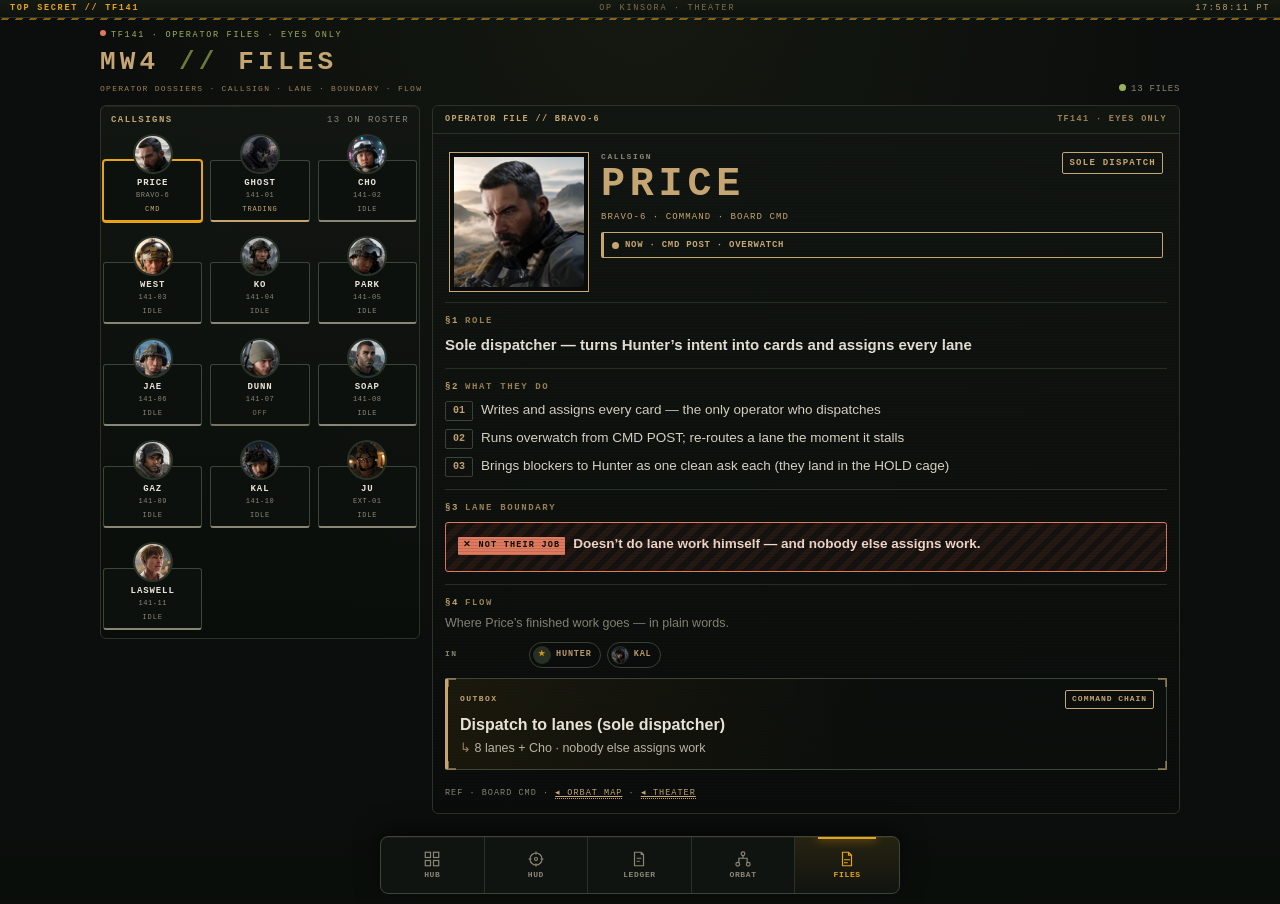
==== commit ad8031d7: "FILES §4: plain-words outbox instead of the wire Each operator file says where finished work goes in" ====
--- a/docs/c85352c42452f0db1e1c5e56f60e5128/files/index.html
+++ b/docs/c85352c42452f0db1e1c5e56f60e5128/files/index.html
@@ -31,7 +31,27 @@
 .panel{position:relative;border:1px solid var(--line);border-radius:6px;background:linear-gradient(180deg,rgba(18,22,18,.96),rgba(10,13,11,.96));box-shadow:inset 0 1px 0 rgba(197,165,114,.1)}
 .zhead{display:flex;justify-content:space-between;gap:8px;padding:8px 10px 0;font-family:var(--mono);font-size:9px;letter-spacing:.16em;text-transform:uppercase;color:var(--dim)}
 .zhead b{color:var(--tan);font-weight:800}
-@media(min-width:900px){.brand{font-size:26px}}
+.ob-sub{margin:-2px 0 10px;font-size:12.5px;line-height:1.35;color:var(--dim)}
+.ob{display:grid;gap:10px}
+.ob-row{display:grid;grid-template-columns:62px minmax(0,1fr);gap:8px;align-items:start}
+.ob-row>.ob-l{padding-top:7px}
+.ob-l{font-family:var(--mono);font-size:8px;font-weight:800;letter-spacing:.18em;color:var(--dim)}
+.ob-v{display:flex;flex-wrap:wrap;gap:6px;align-items:center}
+.ob-in .chip{font-size:8.5px;opacity:.92}
+.ob-box{position:relative;padding:11px 12px 12px;border:1px solid var(--line2);border-left:3px solid var(--zc,var(--amber));border-radius:2px;background:linear-gradient(90deg,rgba(232,163,23,.07),rgba(11,14,12,.6) 60%)}
+.ob-box .sx-brk{width:9px;height:9px;opacity:.55}
+.ob-box.g-none,.ob-box.g-off{background:linear-gradient(90deg,rgba(155,176,90,.07),rgba(11,14,12,.6) 60%)}
+.ob-top{display:flex;justify-content:space-between;align-items:center;gap:8px;margin-bottom:6px}
+.ob-box .ob-l{color:var(--zc,var(--amber))}
+.gtag{font-family:var(--mono);font-size:8px;font-weight:800;letter-spacing:.12em;padding:3px 6px;border:1px solid currentColor;border-radius:2px;white-space:nowrap}
+.gtag.amber{color:var(--amber)}.gtag.gate{color:var(--amber);border-style:dashed}.gtag.dim{color:#b9b3a3}.gtag.tan{color:var(--tan)}
+.ob-line{margin:0;font-family:var(--sans);font-size:15px;font-weight:700;line-height:1.3;color:var(--ink)}
+.ob-then{margin:5px 0 0;font-size:12.5px;line-height:1.35;color:#b9b3a3}
+.ob-then::before{content:"↳ ";color:var(--coyote)}
+.act{display:inline-flex;align-items:center;gap:5px;padding:5px 10px;border:1.5px solid var(--amber);border-radius:3px;background:rgba(232,163,23,.08);font-family:var(--mono);font-size:9.5px;font-weight:800;letter-spacing:.14em;color:var(--amber)}
+.act.back{border-color:var(--holdink);color:var(--holdink);background:rgba(224,122,95,.07)}
+.ob-hint{flex-basis:100%;font-size:11.5px;color:var(--dim)}
+@media(min-width:900px){.brand{font-size:26px}.ob-row{grid-template-columns:76px minmax(0,1fr)}.ob-line{font-size:16px}.ob-hint{flex-basis:auto;margin-left:6px}}
 </style>
 </head>
 <body class="sx-pad">
@@ -90,6 +110,47 @@
     const label = end.name || (f ? f.name.toUpperCase() : end.id.toUpperCase());
     return `<a class="chip" href="#${esc(end.id)}">${face(end.id, 18)}${esc(label)}</a>`;
   }
+  function gateMark(gate) {
+    switch (gate) {
+      case 'gate': return { cls: 'amber', tag: '◆ THIS IS THE CHO GATE' };
+      case 'gated': return { cls: 'gate', tag: '▼ PASSES CHO GATE' };
+      case 'none': return { cls: 'dim', tag: 'NO CHO GATE' };
+      case 'cmd': return { cls: 'tan', tag: 'COMMAND CHAIN' };
+      case 'off': return { cls: 'dim', tag: 'OFF THE PRICE WIRE' };
+      default: {
+        const unknown = gate;
+        throw new Error('unknown outbox gate: ' + unknown);
+      }
+    }
+  }
+  function actionChip(kind) {
+    switch (kind) {
+      case 'ship': return '<span class="act ship">✓ SHIP</span>';
+      case 'back': return '<span class="act back">↩ SEND BACK</span>';
+      default: {
+        const unknown = kind;
+        throw new Error('unknown outbox action: ' + unknown);
+      }
+    }
+  }
+  function outboxBlock(f) {
+    const o = f.outbox;
+    if (!o) throw new Error('missing outbox: ' + f.id);
+    const mark = gateMark(o.gate);
+    const acts = o.actions || [];
+    const actRow = acts.length
+      ? `<div class="ob-row ob-acts"><span class="ob-l">ACTIONS</span><span class="ob-v">${acts.map(actionChip).join('')}<span class="ob-hint">Cho’s two calls on every piece — not people</span></span></div>`
+      : '';
+    const then = o.then ? `<p class="ob-then">${esc(o.then)}</p>` : '';
+    return `<p class="ob-sub">Where ${esc(f.name)}’s finished work goes — in plain words.</p>
+      <div class="ob" data-flow="${esc(f.id)}" data-from="${esc(f.from.map((e) => e.id || e.label).join(','))}" data-to="${esc(f.to.map((e) => e.id || e.label).join(','))}">
+        <div class="ob-row ob-in"><span class="ob-l">IN</span><span class="ob-v">${f.from.map(chip).join('')}</span></div>
+        <div class="ob-box g-${esc(o.gate)}"><span class="sx-brk tl"></span><span class="sx-brk tr"></span><span class="sx-brk bl"></span><span class="sx-brk br"></span>
+          <div class="ob-top"><span class="ob-l">OUTBOX</span><span class="gtag ${mark.cls}">${esc(mark.tag)}</span></div>
+          <p class="ob-line">${esc(o.line)}</p>${then}
+        </div>${actRow}
+      </div>`;
+  }
   function mine(opName) {
     return feedCards.filter((c) => String(c.lane || '').toLowerCase() === opName.toLowerCase());
   }
@@ -157,7 +218,6 @@
     shown = f.id;
     const z = zoneKey(f);
     const ring = `<div class="pic"><img src="${faceSrc(f)}" alt=""><span class="brk tl"></span><span class="brk tr"></span><span class="brk bl"></span><span class="brk br"></span></div>`;
-    const selfRing = `<span class="ring"><img src="${faceSrc(f)}" alt=""></span>`;
     $('dos').className = 'panel dos z-' + z;
     $('dos').innerHTML = `
       <div class="fh"><b>OPERATOR FILE // ${esc(f.des)}</b><span>TF141 · EYES ONLY</span></div>
@@ -176,13 +236,7 @@
       <section class="dsec"><h4><span>§2</span>What they do</h4><ol class="do">${f.does.map((t) => `<li>${esc(t)}</li>`).join('')}</ol></section>
       <section class="dsec"><h4><span>§3</span>Lane boundary</h4><div class="nobox"><span class="x">✕ NOT THEIR JOB</span>${esc(f.not)}</div></section>
       <section class="dsec" id="flow"><h4><span>§4</span>Flow</h4>
-        <div class="flow" data-flow="${esc(f.id)}" data-from="${esc(f.from.map((e) => e.id || e.label).join(','))}" data-to="${esc(f.to.map((e) => e.id || e.label).join(','))}">
-          <div class="fcol"><span class="fl">FROM</span>${f.from.map(chip).join('')}</div>
-          <span class="wirearrow"></span>
-          <div class="self">${selfRing}<b>${esc(f.name.toUpperCase())}</b></div>
-          <span class="wirearrow"></span>
-          <div class="fcol"><span class="fl">TO</span>${f.to.map(chip).join('')}</div>
-        </div>
+        ${outboxBlock(f)}
       </section>
       <div class="dfoot">REF · BOARD ${esc(R.boardTag(f.board))} · <a href="../orbat/">◂ ORBAT MAP</a> · <a href="../">◂ THEATER</a></div>`;
     renderRail();
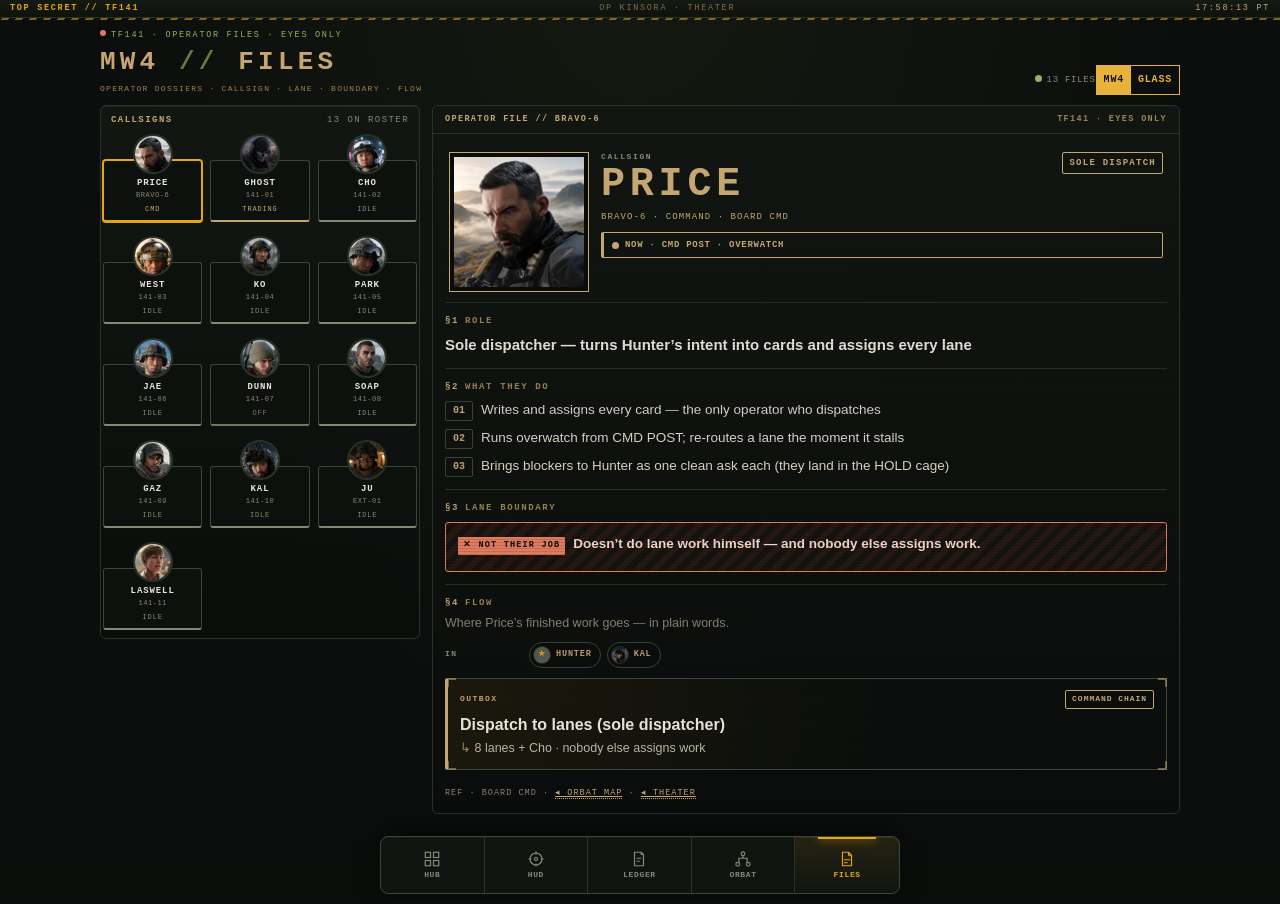
==== commit 97ce92e8: "Add a Glass v3 mode beside the MW4 theater. The MW4/Glass control sits next to sound and stores hud." ====
--- a/docs/c85352c42452f0db1e1c5e56f60e5128/files/index.html
+++ b/docs/c85352c42452f0db1e1c5e56f60e5128/files/index.html
@@ -14,6 +14,8 @@
 <link rel="apple-touch-icon" href="../apple-touch-icon.png">
 <link rel="stylesheet" href="../suite.css">
 <link rel="stylesheet" href="../theater.css">
+<script>try{document.documentElement.dataset.hud=localStorage.getItem('hud.mode')==='glass'?'glass':'mw4'}catch(e){document.documentElement.dataset.hud='mw4'}</script>
+<link rel="stylesheet" href="../glass.css">
 <title>MW4 // FILES</title>
 <style>
 *{box-sizing:border-box}
@@ -63,7 +65,7 @@
       <div class="brand">MW4 <span class="sl">//</span> FILES</div>
       <div class="mastsub">Operator dossiers · callsign · lane · boundary · flow</div>
     </div>
-    <div class="asof"><span class="dot"></span><span id="nfile">13 FILES</span></div>
+    <div class="asof"><span class="dot"></span><span id="nfile">13 FILES</span><span data-hud-mode class="hud-mode-slot"></span></div>
   </div>
   <div class="files">
     <section class="panel" id="roster">
@@ -81,6 +83,7 @@
   <a class="on" href="./"><svg viewBox="0 0 24 24"><path d="M6 3h8l4 4v14H6z"/><path d="M14 3v4h4M8 13h8M8 17h5"/></svg>FILES</a>
 </nav></div>
 <script src="../roster.js"></script>
+<script src="../hud-mode.js"></script>
 <script>
 (() => {
   'use strict';
--- a/docs/c85352c42452f0db1e1c5e56f60e5128/theater.css
+++ b/docs/c85352c42452f0db1e1c5e56f60e5128/theater.css
@@ -22,8 +22,8 @@
 /* Theater plates share the ORBAT avatar-on-box silhouette.
    --lap is how far the ring sinks into the plate (~1/3, same as .nd).
    The ring paints above the plate, so the gold edge tucks behind the
-   portrait instead of cutting the face. Callsign, 141-XX and T+ start
-   below the ring (--lap + 7px). */
+   portrait instead of cutting the face. Callsign and T+ start
+   below the ring (--lap + 7px). Designators stay in FILES. */
 .tok.s-ao,.tok.s-hold,.tok.s-stand,.tok.s-ready,.tok.s-idle,.tok.s-cp{
   --ring:54px;--lap:18px;
   width:calc(50% - 6px);max-width:100%;padding:0;background:none;border:0;box-shadow:none;border-radius:0;opacity:1;
@@ -362,6 +362,42 @@
   .omap .z-fence .rows{justify-content:space-around}
 }
 
+/* Theater work list: faces stay who, this list is what. Designators are not drawn here. */
+.tok .mt,.tok .ov{display:none}
+.tok .dsr .ds,.orow .nm i{display:none}
+.tok .dsr:not(:has(.tp:not(:empty))){display:none}
+.tok .x2{justify-content:center}
+.workboard{position:relative;display:grid;grid-template-columns:minmax(0,1fr);gap:8px;margin-top:-4px;min-width:0}
+.workboard .wcol{border:1px solid var(--line);border-top:2px solid var(--wc,var(--line));border-radius:4px;background:rgba(10,14,11,.82);padding:7px 8px 6px;min-width:0}
+.workboard .wcol.act{--wc:var(--amber)}.workboard .wcol.hld{--wc:var(--holdink)}.workboard .wcol.q{--wc:var(--tan)}.workboard .wcol.shp{--wc:var(--olive2)}
+.workboard .wh{display:flex;justify-content:space-between;align-items:baseline;gap:8px;font-family:var(--mono);font-size:8.5px;font-weight:800;letter-spacing:.16em;color:var(--wc);margin-bottom:5px}
+.workboard .wh span{color:var(--dim);font-weight:600;letter-spacing:.1em;text-align:right}
+.workboard .wcol.hld{background:repeating-linear-gradient(-45deg,rgba(139,58,42,.10) 0 6px,rgba(139,58,42,.03) 6px 12px),rgba(10,14,11,.82)}
+.workboard .wr{display:grid;grid-template-columns:20px 62px minmax(0,1fr) auto;gap:7px;align-items:center;padding:5px 0;border-top:1px solid rgba(42,51,40,.7);text-decoration:none;color:var(--ink);min-width:0}
+.workboard .wr:first-of-type{border-top:0}
+.workboard .wr img,.workboard .wr .ini{width:20px;height:20px;border-radius:50%;object-fit:cover;box-shadow:0 0 0 1px var(--wc);background:var(--idle)}
+.workboard .wr .ini{display:flex;align-items:center;justify-content:center;font-family:var(--mono);font-size:8px;font-weight:800;color:var(--tan)}
+.workboard .wr b{font-family:var(--mono);font-size:9px;font-weight:800;letter-spacing:.1em;color:var(--wc);white-space:nowrap;overflow:hidden;text-overflow:ellipsis}
+.workboard .wr .t{font-size:13px;line-height:1.3;color:var(--ink);overflow-wrap:anywhere}
+.workboard .wr .k{font-family:var(--mono);font-size:7.5px;font-weight:800;letter-spacing:.08em;color:var(--dim);border:1px solid var(--line2);padding:1px 4px;border-radius:2px;white-space:nowrap}
+.workboard .wr .k.age{color:var(--holdink);border-color:rgba(224,122,95,.6)}
+.workboard .wr .k.age.stale{background:var(--holdink);color:#0B0E0C}
+.workboard .more{display:block;padding-top:5px;font-family:var(--mono);font-size:8px;letter-spacing:.14em;color:var(--tan);text-decoration:none;border-top:1px dashed var(--line2)}
+.workboard .wcol.shp .wr .t{color:#b9b3a3}
+details.log.atbottom{margin-top:2px}
+@media(min-width:900px){
+  .workboard{grid-template-columns:repeat(4,minmax(0,1fr));gap:0;margin-top:-12px}
+  .workboard .wcol{border-radius:0 0 4px 4px;border-top:0;border-left-width:0;box-shadow:inset 0 1px 0 rgba(197,165,114,.12)}
+  .workboard .wcol:first-child{border-left-width:1px}
+  .workboard .wr{grid-template-columns:20px minmax(0,1fr) auto;row-gap:1px}
+  .workboard .wr img,.workboard .wr .ini{grid-row:1 / span 2}
+  .workboard .wr b{grid-column:2}
+  .workboard .wr .k{grid-column:3;grid-row:1}
+  .workboard .wr .t{grid-column:2 / span 2;font-size:12.5px}
+  details.log.atbottom #feed{display:grid;grid-template-columns:repeat(2,minmax(0,1fr));column-gap:14px;align-items:start}
+  details.log.atbottom #feed .card{min-width:0}
+  details.log.atbottom #feed .logh,details.log.atbottom #feed .empty{grid-column:1 / -1}
+}
 @media(max-width:480px){
   .omap .ln .rl{font-size:11px}
   .omap .tk.price{width:142px}
--- a/docs/c85352c42452f0db1e1c5e56f60e5128/glass.css
+++ b/docs/c85352c42452f0db1e1c5e56f60e5128/glass.css
@@ -0,0 +1,506 @@
+/* Apple Glass v3. Visible only when hud.mode is glass, except the mode
+   control itself, which sits beside sound in the theater header. */
+html[data-hud="glass"] body.glass-ready .sx-band,
+html[data-hud="glass"] body.glass-ready .sx-dock,
+html[data-hud="glass"] body.glass-ready .wrap,
+html[data-hud="glass"] body.glass-ready .lg-sticky,
+html[data-hud="glass"] body.glass-ready #app,
+html[data-hud="glass"] body.glass-ready #edge,
+html[data-hud="glass"] body.glass-ready #sheet,
+html[data-hud="glass"] body.glass-ready #act,
+html[data-hud="glass"] body.glass-ready .actsheet {
+  display: none !important;
+}
+
+#glass { display: none; }
+html[data-hud="glass"] #glass,
+body.glass-settings #glass { display: block; }
+
+.hud-mode-slot { display: inline-flex; align-items: center; }
+.top > div:first-child { min-width: 0; }
+.asof { flex: none; }
+.hud-toggle {
+  display: inline-flex;
+  border: 1px solid #e8b33a;
+  font-family: ui-monospace, SFMono-Regular, Menlo, Consolas, "Liberation Mono", monospace;
+  font-weight: 700;
+  letter-spacing: .08em;
+  font-size: 10px;
+  line-height: 1;
+  flex: none;
+}
+.hud-toggle button {
+  appearance: none;
+  background: transparent;
+  border: 0;
+  color: #e8b33a;
+  padding: 6px 7px;
+  min-height: 28px;
+  cursor: pointer;
+  font: inherit;
+  letter-spacing: inherit;
+}
+.hud-toggle button[aria-checked="true"] {
+  background: #e8b33a;
+  color: #111;
+}
+.hud-toggle button:focus-visible {
+  outline: 2px solid #0a84ff;
+  outline-offset: 2px;
+}
+
+html[data-hud="glass"] body.glass-ready,
+html[data-hud="glass"] body.glass-settings {
+  margin: 0;
+  min-height: 100vh;
+  color: #fff;
+  background:
+    radial-gradient(600px 500px at 10% 5%, #ff9a8b, transparent 60%),
+    radial-gradient(700px 600px at 95% 25%, #7f7fff, transparent 60%),
+    radial-gradient(600px 600px at 30% 80%, #2fd3c6, transparent 60%),
+    radial-gradient(500px 500px at 90% 95%, #ffcf6b, transparent 60%),
+    #3a3f7a;
+  background-attachment: fixed;
+  font-family: -apple-system, BlinkMacSystemFont, "SF Pro Display", "SF Pro Text", "Helvetica Neue", sans-serif;
+  -webkit-font-smoothing: antialiased;
+}
+
+html[data-hud="mw4"] body.glass-settings {
+  margin: 0;
+  min-height: 100vh;
+  background: #0b0e0c;
+  color: #e8e2d6;
+  font-family: -apple-system, BlinkMacSystemFont, "SF Pro Text", "Segoe UI", sans-serif;
+}
+html[data-hud="mw4"] body.glass-settings .g {
+  background: rgba(18, 22, 18, .94);
+  border-color: #2a3328;
+  box-shadow: inset 0 1px 0 rgba(197, 165, 114, .12);
+  backdrop-filter: none;
+  -webkit-backdrop-filter: none;
+}
+
+.g-wrap {
+  max-width: 1180px;
+  margin: 0 auto;
+  padding: calc(env(safe-area-inset-top) + 24px) 18px calc(env(safe-area-inset-bottom) + 60px);
+  text-shadow: 0 1px 8px rgba(0, 0, 0, .18);
+}
+.g {
+  background: linear-gradient(135deg, rgba(255, 255, 255, .16), rgba(255, 255, 255, .04));
+  -webkit-backdrop-filter: blur(6px) saturate(1.8);
+  backdrop-filter: blur(6px) saturate(1.8);
+  border: 1px solid rgba(255, 255, 255, .35);
+  box-shadow: inset 0 1px 0 rgba(255, 255, 255, .55), inset 0 -1px 0 rgba(255, 255, 255, .1), 0 18px 40px -18px rgba(0, 0, 0, .35);
+  border-radius: 28px;
+}
+html[data-hud="glass"] .hud-toggle {
+  border: 1px solid rgba(255, 255, 255, .25);
+  background: rgba(255, 255, 255, .12);
+  border-radius: 999px;
+  padding: 3px;
+  letter-spacing: 0;
+  font-family: -apple-system, BlinkMacSystemFont, "SF Pro Text", "SF Pro Display", "Helvetica Neue", sans-serif;
+  font-weight: 500;
+  text-transform: none;
+}
+html[data-hud="glass"] .hud-toggle button {
+  color: rgba(255, 255, 255, .75);
+  border-radius: 999px;
+  padding: 6px 14px;
+  min-height: 32px;
+  font-size: 13px;
+  letter-spacing: 0;
+  text-transform: none;
+  font-weight: 500;
+}
+html[data-hud="glass"] .hud-toggle button[aria-checked="true"] {
+  background: rgba(255, 255, 255, .35);
+  color: #fff;
+  box-shadow: inset 0 1px 0 rgba(255, 255, 255, .7);
+}
+
+.g-nav {
+  display: flex;
+  justify-content: space-between;
+  align-items: center;
+  gap: 12px;
+  padding: 8px 8px 8px 16px;
+  border-radius: 999px;
+}
+.g-brand {
+  display: flex;
+  align-items: center;
+  gap: 8px;
+  min-width: 0;
+  color: inherit;
+  text-decoration: none;
+  font-weight: 600;
+  font-size: 17px;
+}
+.g-brand > span { overflow: hidden; text-overflow: ellipsis; white-space: nowrap; }
+.g-nav-r { flex: none; }
+.g-logo {
+  display: inline-flex;
+  align-items: center;
+  gap: 8px;
+  font-weight: 650;
+  letter-spacing: .14em;
+  font-size: 13px;
+}
+.g-logo i {
+  font-style: normal;
+  font-weight: 700;
+  letter-spacing: 0;
+  width: 22px;
+  height: 22px;
+  border-radius: 7px;
+  display: grid;
+  place-items: center;
+  background: rgba(255, 255, 255, .2);
+  border: 1px solid rgba(255, 255, 255, .45);
+  font-size: 9px;
+}
+.g-nav-r { display: flex; align-items: center; gap: 8px; }
+.g-ic, .g-mini {
+  width: 34px;
+  height: 34px;
+  border-radius: 50%;
+  display: grid;
+  place-items: center;
+  background: rgba(255, 255, 255, .14);
+  border: 1px solid rgba(255, 255, 255, .3);
+  color: inherit;
+  text-decoration: none;
+  font: inherit;
+  cursor: pointer;
+  padding: 0;
+}
+.g-ic:focus-visible, .g-mini:focus-visible, .g-btn:focus-visible, .g-row:focus-visible {
+  outline: 2px solid #0a84ff;
+  outline-offset: 2px;
+}
+.g-mini img, .g-av, .g-face img {
+  width: 100%;
+  height: 100%;
+  object-fit: cover;
+  border-radius: inherit;
+}
+.g-nav .g-mini { width: 30px; height: 30px; overflow: hidden; }
+
+.g-hero { margin: 38px 4px 24px; }
+.g-hero.center { text-align: center; }
+.g-hero small { opacity: .8; font-size: 15px; }
+.g-hero h1 {
+  font-size: clamp(42px, 7vw, 72px);
+  font-weight: 700;
+  letter-spacing: -.035em;
+  margin: 6px 0;
+  line-height: 1.02;
+}
+.g-hero p { font-size: 17px; opacity: .85; margin: 0; }
+.g-need { color: #0a84ff; }
+.g-up { color: #7dffb0; }
+.g-dn { color: #ffb3a8; }
+.g-faces { display: flex; margin-top: 14px; }
+.g-faces img, .g-faces .ini {
+  width: 34px;
+  height: 34px;
+  border-radius: 50%;
+  object-fit: cover;
+  border: 2px solid rgba(255, 255, 255, .7);
+  margin-left: -8px;
+  background: rgba(255, 255, 255, .2);
+}
+.g-faces img:first-child, .g-faces .ini:first-child { margin-left: 0; }
+.ini {
+  display: grid;
+  place-items: center;
+  font-weight: 700;
+  background: rgba(255, 255, 255, .22);
+}
+
+.g-kpi {
+  display: grid;
+  grid-template-columns: repeat(4, 1fr);
+  padding: 20px 6px;
+}
+.g-kpi.three { grid-template-columns: repeat(3, 1fr); }
+.g-kpi div { padding: 0 12px; border-left: 1px solid rgba(255, 255, 255, .2); min-width: 0; }
+.g-kpi div:first-child { border: 0; }
+.g-kpi b {
+  display: block;
+  font-size: 34px;
+  font-weight: 600;
+  letter-spacing: -.03em;
+  font-variant-numeric: tabular-nums;
+}
+.g-kpi span { font-size: 13px; opacity: .8; }
+
+.g-cols { display: grid; gap: 18px; margin-top: 18px; }
+.g-card { padding: 22px; }
+.g-card h2, .g-ch h2 { font-size: 20px; font-weight: 600; margin: 0 0 2px; }
+.g-sub { font-size: 13px; opacity: .75; margin-bottom: 12px; }
+.g-sec { font-size: 13px; opacity: .85; margin: 28px 6px 10px; font-weight: 600; }
+
+.g-row {
+  display: flex;
+  align-items: center;
+  gap: 12px;
+  padding: 12px 0;
+  border-top: 1px solid rgba(255, 255, 255, .16);
+  color: inherit;
+  text-decoration: none;
+}
+.g-card > .g-row:first-of-type,
+.g-list > .g-row:first-of-type { border-top: 0; }
+.g-av {
+  width: 44px;
+  height: 44px;
+  border-radius: 50%;
+  object-fit: cover;
+  border: 1.5px solid rgba(255, 255, 255, .6);
+  flex: none;
+  background: rgba(255, 255, 255, .16);
+}
+.g-pr {
+  width: 44px;
+  height: 44px;
+  border-radius: 12px;
+  object-fit: cover;
+  border: 1px solid rgba(255, 255, 255, .4);
+  flex: none;
+  background: rgba(255, 255, 255, .12);
+}
+.g-x { flex: 1; min-width: 0; }
+.g-x b { font-weight: 500; font-size: 15px; display: block; }
+.g-x i { font-style: normal; font-size: 13px; opacity: .75; }
+.g-dot {
+  width: 8px;
+  height: 8px;
+  border-radius: 50%;
+  background: #5dff9a;
+  box-shadow: 0 0 8px #5dff9a;
+  flex: none;
+}
+.g-btn {
+  font: inherit;
+  font-size: 13px;
+  font-weight: 600;
+  padding: 7px 13px;
+  border-radius: 999px;
+  background: rgba(255, 255, 255, .22);
+  border: 1px solid rgba(255, 255, 255, .45);
+  color: inherit;
+  text-decoration: none;
+  cursor: pointer;
+  white-space: nowrap;
+}
+.g-quiet { font-size: 15px; opacity: .75; margin: 8px 0 0; }
+
+.g-tiles { display: grid; grid-template-columns: repeat(2, 1fr); gap: 12px; }
+.g-tile {
+  display: flex;
+  flex-direction: column;
+  padding: 14px;
+  border-radius: 24px;
+  overflow: hidden;
+  color: inherit;
+  text-decoration: none;
+  min-height: 148px;
+}
+.g-tile .shot {
+  width: 100%;
+  height: 96px;
+  object-fit: cover;
+  object-position: center 18%;
+  border-radius: 16px;
+  display: block;
+  background: rgba(255, 255, 255, .08);
+}
+.g-tile .team {
+  height: 96px;
+  display: flex;
+  align-items: center;
+  gap: 6px;
+  flex-wrap: wrap;
+}
+.g-tile .team img, .g-tile .team .ini {
+  width: 46px;
+  height: 46px;
+  border-radius: 50%;
+  object-fit: cover;
+  border: 1.5px solid rgba(255, 255, 255, .6);
+}
+.g-tile span { display: block; font-size: 13px; opacity: .8; margin-top: 10px; }
+.g-tile b { font-size: 22px; font-weight: 600; margin-top: auto; }
+.g-chan .g-tile svg { height: 52px; margin-top: 8px; }
+.g-tile .open {
+  margin-top: auto;
+  font-size: 28px;
+  font-weight: 650;
+  letter-spacing: -.03em;
+  opacity: .9;
+}
+
+.g-idle { display: flex; flex-wrap: wrap; gap: 8px; }
+.g-chip {
+  display: flex;
+  align-items: center;
+  gap: 8px;
+  font-size: 13px;
+  padding: 4px 12px 4px 4px;
+  border-radius: 999px;
+  color: inherit;
+  text-decoration: none;
+}
+.g-chip img, .g-chip .ini {
+  width: 28px;
+  height: 28px;
+  border-radius: 50%;
+  object-fit: cover;
+  border: 1.5px solid rgba(255, 255, 255, .55);
+}
+
+.g-grid { display: grid; gap: 16px; }
+.g-ch { padding: 20px; margin-top: 16px; }
+.g-ch h2 { font-size: 17px; }
+.g-big {
+  font-size: 40px;
+  font-weight: 700;
+  letter-spacing: -.03em;
+  margin: 8px 0 2px;
+  font-variant-numeric: tabular-nums;
+}
+.g-ch svg, .g-spark { width: 100%; display: block; margin-top: 10px; overflow: visible; }
+.g-ch svg text, .g-spark text { fill: rgba(255, 255, 255, .75); font-size: 10px; font-family: inherit; }
+.g-leg { display: flex; flex-wrap: wrap; gap: 14px; font-size: 12px; opacity: .85; margin-top: 8px; }
+.g-leg i {
+  display: inline-block;
+  width: 10px;
+  height: 10px;
+  border-radius: 3px;
+  margin-right: 5px;
+  vertical-align: -1px;
+}
+.g-chan {
+  display: grid;
+  grid-template-columns: repeat(auto-fit, minmax(150px, 1fr));
+  gap: 12px;
+}
+.g-chan .g-tile b { font-size: 26px; margin-top: 6px; }
+.g-chan .who { display: flex; justify-content: space-between; align-items: center; }
+.g-chan .who img, .g-chan .who .ini { width: 28px; height: 28px; border-radius: 50%; object-fit: cover; border: 1.5px solid rgba(255, 255, 255, .6); }
+
+.g-bar {
+  height: 6px;
+  border-radius: 9px;
+  margin-top: 6px;
+  background: rgba(255, 255, 255, .15);
+  overflow: hidden;
+}
+.g-bar i { display: block; height: 6px; border-radius: 9px; background: #7fd8ff; }
+.g-bar i.hot { background: linear-gradient(90deg, #ffcf6b, #ff8a7a); }
+.g-mix { display: flex; gap: 16px; align-items: center; }
+.g-mix svg { width: 120px; flex: none; margin: 0; }
+.g-mix div { margin: 6px 0; font-size: 14px; }
+
+.g-org { display: flex; flex-direction: column; align-items: center; }
+.g-node {
+  display: flex;
+  flex-direction: column;
+  align-items: center;
+  text-align: center;
+  padding: 14px 10px;
+  border-radius: 24px;
+  min-width: 0;
+  color: inherit;
+  text-decoration: none;
+  width: 100%;
+}
+.g-node img, .g-node .ini {
+  width: 56px;
+  height: 56px;
+  border-radius: 50%;
+  object-fit: cover;
+  border: 2px solid rgba(255, 255, 255, .7);
+  background: rgba(255, 255, 255, .2);
+}
+.g-node.hn img, .g-node.hn .ini { width: 76px; height: 76px; font-size: 26px; }
+.g-node b { font-size: 15px; margin-top: 8px; }
+.g-node i { font-style: normal; font-size: 12px; opacity: .8; }
+.g-line { width: 1px; height: 22px; margin: 0 auto; background: rgba(255, 255, 255, .55); }
+.g-lanes { display: grid; grid-template-columns: repeat(2, 1fr); gap: 10px; width: 100%; }
+.g-solo { width: min(260px, 100%); }
+.g-st {
+  font-size: 11px;
+  font-weight: 600;
+  padding: 2px 8px;
+  border-radius: 999px;
+  margin-top: 6px;
+  background: rgba(255, 255, 255, .2);
+}
+.g-st.a { background: rgba(93, 255, 154, .3); }
+.g-st.b { background: rgba(255, 160, 140, .4); }
+
+.g-hb {
+  width: 96px;
+  height: 96px;
+  margin: 0 auto 12px;
+  border-radius: 50%;
+  display: grid;
+  place-items: center;
+  font-size: 34px;
+  font-weight: 700;
+  background: rgba(255, 255, 255, .22);
+  border: 2px solid rgba(255, 255, 255, .75);
+}
+.g-set { margin-top: 16px; }
+.g-set .g-row { padding: 14px 0; width: 100%; background: transparent; border-left: 0; border-right: 0; border-bottom: 0; text-align: left; }
+.g-ic2 {
+  width: 32px;
+  height: 32px;
+  border-radius: 9px;
+  display: grid;
+  place-items: center;
+  font-size: 16px;
+  flex: none;
+}
+.g-sw {
+  width: 50px;
+  height: 30px;
+  border-radius: 999px;
+  background: rgba(93, 255, 154, .75);
+  position: relative;
+  flex: none;
+  border: 0;
+  padding: 0;
+  cursor: pointer;
+}
+.g-sw::after {
+  content: "";
+  position: absolute;
+  right: 2px;
+  top: 2px;
+  width: 26px;
+  height: 26px;
+  border-radius: 50%;
+  background: #fff;
+  box-shadow: 0 2px 6px rgba(0, 0, 0, .25);
+}
+.g-sw.off { background: rgba(255, 255, 255, .2); }
+.g-sw.off::after { right: auto; left: 2px; }
+.g-sw:focus-visible { outline: 2px solid #0a84ff; outline-offset: 2px; }
+.g-chev { opacity: .6; font-size: 18px; }
+
+@media (min-width: 900px) {
+  .g-cols { grid-template-columns: 1.15fr 1fr; }
+  .g-tiles { grid-template-columns: repeat(4, 1fr); }
+  .g-grid.two { grid-template-columns: 1fr 1fr; }
+  .g-lanes { grid-template-columns: repeat(4, 1fr); }
+}
+@media (max-width: 500px) {
+  .g-kpi b { font-size: 24px; }
+  .g-kpi div { padding: 0 8px; }
+  .g-hero h1 { font-size: 42px; }
+}
